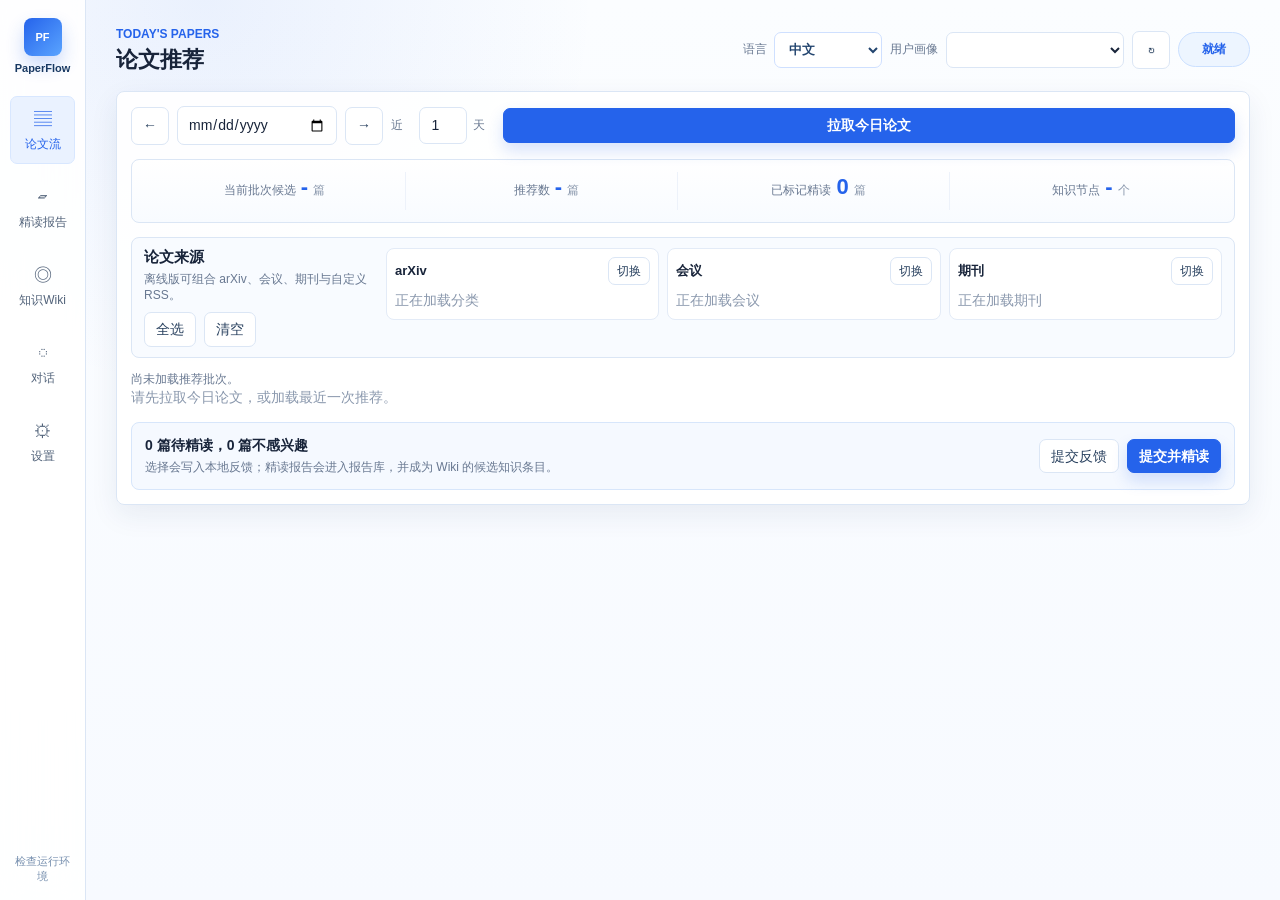
==== deployments/desktop/static/index.html @ 06f95daa "Make the desktop GUI usable below 1024px and keyboard-navigable Measured in a headless browser over " ====
<!doctype html>
<html lang="zh-CN">
  <head>
    <meta charset="utf-8">
    <meta name="viewport" content="width=device-width, initial-scale=1">
    <title>PaperFlow 本地工作台</title>
    <link rel="icon" href="favicon.svg" type="image/svg+xml">
    <link rel="stylesheet" href="desktop.css">
  </head>
  <body>
    <a class="skip-to-content" href="#mainContent">跳到主要内容</a>
    <div class="app-shell">
      <aside class="rail" aria-label="PaperFlow 导航">
        <div class="brand-lockup" aria-label="PaperFlow">
          <div class="brand-mark">PF</div>
          <span>PaperFlow</span>
        </div>

        <nav class="rail-nav" aria-label="主要功能">
          <button class="rail-item active" data-view="papers" type="button" title="论文流">
            <span class="rail-icon" aria-hidden="true">▤</span>
            <span>论文流</span>
          </button>
          <button class="rail-item" data-view="reports" type="button" title="精读报告">
            <span class="rail-icon" aria-hidden="true">▱</span>
            <span>精读报告</span>
          </button>
          <button class="rail-item" data-view="wiki" type="button" title="知识 Wiki">
            <span class="rail-icon" aria-hidden="true">◎</span>
            <span>知识Wiki</span>
          </button>
          <button class="rail-item" data-view="chat" type="button" title="对话问答">
            <span class="rail-icon" aria-hidden="true">◌</span>
            <span>对话</span>
          </button>
          <button class="rail-item" data-view="settings" type="button" title="设置">
            <span class="rail-icon" aria-hidden="true">⚙</span>
            <span>设置</span>
          </button>
        </nav>

        <div class="rail-health" id="healthText">检查运行环境</div>
      </aside>

      <main class="workspace" id="mainContent" tabindex="-1">
        <header class="topbar">
          <div class="topbar-title">
            <p id="pageKicker">Today's Papers</p>
            <h1 id="pageTitle">论文推荐</h1>
          </div>
          <div class="topbar-actions">
            <label class="language-picker">
              <span id="languageLabel">语言</span>
              <select id="languageSelect" aria-label="选择界面语言">
                <option value="zh">中文</option>
                <option value="en">English</option>
              </select>
            </label>
            <label class="user-picker">
              <span>用户画像</span>
              <select id="userSelect" aria-label="选择用户画像"></select>
            </label>
            <button id="refreshUsersBtn" class="icon-button" type="button" title="刷新用户" aria-label="刷新用户">↻</button>
            <div class="status-pill" id="statusText">就绪</div>
          </div>
        </header>

        <section id="papers" class="view active" data-title="论文推荐" data-kicker="Today's Papers">
          <div class="recommend-layout">
            <div class="paper-main">
              <div class="control-strip">
                <button class="icon-button" type="button" id="prevDayBtn" title="上一天" aria-label="上一天">←</button>
                <input id="paperDate" type="date" aria-label="论文日期">
                <button class="icon-button" type="button" id="nextDayBtn" title="下一天" aria-label="下一天">→</button>
                <label class="days-control">
                  <span>近</span>
                  <input id="daysInput" type="number" min="1" max="14" value="1" aria-label="拉取天数">
                  <span>天</span>
                </label>
                <button id="runDailyBtn" class="primary" type="button">拉取今日论文</button>
              </div>

              <div class="metric-strip">
                <div><span>当前批次候选</span><strong id="candidateStat">-</strong><em>篇</em></div>
                <div><span>推荐数</span><strong id="filteredStat">-</strong><em>篇</em></div>
                <div><span>已标记精读</span><strong id="selectedStat">0</strong><em>篇</em></div>
                <div><span>知识节点</span><strong id="wikiNodeStat">-</strong><em>个</em></div>
              </div>

              <div class="source-config">
                <div class="source-toolbar">
                  <div>
                    <strong>论文来源</strong>
                    <span>离线版可组合 arXiv、会议、期刊与自定义 RSS。</span>
                  </div>
                  <div class="button-row">
                    <button id="selectAllSourcesBtn" type="button">全选</button>
                    <button id="clearSourcesBtn" type="button">清空</button>
                  </div>
                </div>
                <div class="source-grid">
                  <div class="source-group">
                    <div class="source-head">
                      <strong>arXiv</strong>
                      <button class="mini-button" data-source-toggle="arxivCategories" type="button">切换</button>
                    </div>
                    <div id="arxivCategories" class="choice-list empty">正在加载分类</div>
                  </div>
                  <div class="source-group">
                    <div class="source-head">
                      <strong>会议</strong>
                      <button class="mini-button" data-source-toggle="conferenceSources" type="button">切换</button>
                    </div>
                    <div id="conferenceSources" class="choice-list empty">正在加载会议</div>
                  </div>
                  <div class="source-group">
                    <div class="source-head">
                      <strong>期刊</strong>
                      <button class="mini-button" data-source-toggle="journalSources" type="button">切换</button>
                    </div>
                    <div id="journalSources" class="choice-list empty">正在加载期刊</div>
                  </div>
                </div>
              </div>

              <div id="pushMeta" class="meta-line">尚未加载推荐批次。</div>
              <div id="paperList" class="paper-list empty">请先拉取今日论文，或加载最近一次推荐。</div>

              <div class="submit-bar">
                <div>
                  <strong id="selectionSummary">0 篇待精读，0 篇不感兴趣</strong>
                  <p>选择会写入本地反馈；精读报告会进入报告库，并成为 Wiki 的候选知识条目。</p>
                  <div id="paperFeedbackResult" class="paper-feedback-result" role="status" aria-live="polite" hidden></div>
                </div>
                <div class="button-row">
                  <button id="submitFeedbackBtn" type="button">提交反馈</button>
                  <button id="submitAndReadBtn" class="primary" type="button">提交并精读</button>
                </div>
              </div>
            </div>
          </div>
        </section>

        <section id="reports" class="view" data-title="精读报告" data-kicker="Reading Reports">
          <div class="reports-layout">
            <aside class="report-list-pane">
              <div class="pane-head">
                <h2>报告列表</h2>
                <div class="button-row">
                  <select id="reportDays" title="时间范围">
                    <option value="7">近 7 天</option>
                    <option value="30" selected>近 30 天</option>
                    <option value="90">近 90 天</option>
                    <option value="365">全部</option>
                  </select>
                  <button id="refreshReportsBtn" type="button">刷新</button>
                </div>
              </div>
              <div class="report-filter-row">
                <input id="reportQuery" placeholder="搜索标题、arXiv ID 或路径">
                <input id="reportDate" type="date" aria-label="精确日期筛选">
              </div>
              <div class="filter-actions">
                <label class="checkline">
                  <input id="reportsCurrentOnly" type="checkbox" checked>
                  仅看当前画像
                </label>
                <button id="reportTodayBtn" type="button">今天</button>
              </div>
              <div id="reportSources" class="meta-line compact">报告目录尚未加载。</div>
              <div id="reportsList" class="reports-list empty">尚未加载报告列表。</div>
            </aside>

            <article class="report-reader">
              <div class="reader-head">
                <div>
                  <h2 id="reportViewerTitle">选择一篇报告</h2>
                  <p id="reportViewerMeta">从左侧列表打开报告后，这里显示正文。</p>
                </div>
                <div class="button-row">
                  <button id="openReportAbsBtn" type="button" disabled>原文链接</button>
                  <button id="openReportPdfBtn" type="button" disabled>PDF 下载</button>
                  <button id="openReportDocBtn" type="button" disabled>飞书文档</button>
                  <button id="copyReportPathBtn" type="button" disabled>复制路径</button>
                </div>
              </div>
              <div class="annotation-toolbar" aria-label="报告标注工具">
                <button class="annotation-swatch bg-red" type="button" data-annotation-command="backColor" data-annotation-value="#fee2e2" title="浅红背景" aria-label="浅红背景"></button>
                <button class="annotation-swatch bg-yellow" type="button" data-annotation-command="backColor" data-annotation-value="#fef3c7" title="浅黄背景" aria-label="浅黄背景"></button>
                <button class="annotation-swatch bg-green" type="button" data-annotation-command="backColor" data-annotation-value="#dcfce7" title="浅绿背景" aria-label="浅绿背景"></button>
                <span class="annotation-divider" aria-hidden="true"></span>
                <button class="annotation-swatch text-red" type="button" data-annotation-command="foreColor" data-annotation-value="#b91c1c" title="红色文字" aria-label="红色文字"></button>
                <button class="annotation-swatch text-yellow" type="button" data-annotation-command="foreColor" data-annotation-value="#a16207" title="黄色文字" aria-label="黄色文字"></button>
                <button class="annotation-swatch text-green" type="button" data-annotation-command="foreColor" data-annotation-value="#15803d" title="绿色文字" aria-label="绿色文字"></button>
                <span class="annotation-divider" aria-hidden="true"></span>
                <button class="annotation-swatch style-bold" type="button" data-annotation-command="bold" title="加粗" aria-label="加粗"></button>
                <button class="annotation-swatch style-italic" type="button" data-annotation-command="italic" title="斜体" aria-label="斜体"></button>
                <button id="clearReportAnnotationsBtn" class="annotation-clear" type="button" disabled>清除标注</button>
              </div>
              <div id="reportViewerBody" class="markdown-body empty">尚未选择报告。</div>

              <div class="direct-read-grid">
                <div class="direct-card">
                  <h3>精读 arXiv</h3>
                  <input id="directArxivId" placeholder="2606.03963 或 https://arxiv.org/abs/2606.03963">
                  <button id="readArxivBtn" class="primary" type="button">生成报告</button>
                  <div id="directArxivStatus" class="direct-read-status" role="status" aria-live="polite" hidden></div>
                </div>
                <div class="direct-card">
                  <h3>精读本地 PDF</h3>
                  <input id="directPdfPath" placeholder="D:/papers/example.pdf">
                  <input id="directPdfTitle" placeholder="可选标题">
                  <button id="readPdfBtn" class="primary" type="button">生成报告</button>
                  <div id="directPdfStatus" class="direct-read-status" role="status" aria-live="polite" hidden></div>
                </div>
              </div>
            </article>
          </div>
        </section>

        <section id="wiki" class="view" data-title="知识 Wiki" data-kicker="Knowledge Wiki">
          <div class="wiki-layout">
            <div class="wiki-main">
              <div class="pane-head">
                <h2>Wiki 架构图</h2>
                <div class="button-row">
                  <button id="refreshWikiBtn" class="primary" type="button">更新 Wiki</button>
                  <button id="syncGithubBtn" type="button">同步 GitHub</button>
                  <button id="wikiSearchBtn" type="button">搜索</button>
                </div>
              </div>
              <div class="wiki-toolbar">
                <div class="segmented" role="tablist" aria-label="Wiki 视图">
                  <button class="active" data-wiki-view="graph" type="button">图谱视图</button>
                  <button data-wiki-view="list" type="button">列表视图</button>
                </div>
                <select id="wikiDailyScope" aria-label="Daily Note 范围">
                  <option value="latest">最新 Daily Note</option>
                  <option value="month">指定月份</option>
                  <option value="all">全部 Daily Note</option>
                </select>
                <input id="wikiDailyMonth" type="month" aria-label="Daily Note 月份" hidden>
                <input id="wikiQuery" placeholder="搜索节点、主题、论文或方法">
                <span id="wikiStats">尚未加载知识库统计。</span>
              </div>
              <div id="wikiGraph" class="wiki-graph" aria-label="知识图谱预览"></div>
              <div class="wiki-document">
                <div class="document-head">
                  <p class="document-label">当前条目</p>
                  <button id="editWikiEntryBtn" type="button">编辑</button>
                </div>
                <h2 id="wikiEntryTitle">知识库架构</h2>
                <div id="wikiEntryBody" class="wiki-entry-body">从本地 Wiki 节点、论文关系和用户反馈中整理出当前知识库结构。</div>
                <textarea id="wikiEntryEditor" class="wiki-entry-editor" rows="5" hidden></textarea>
              </div>
            </div>

            <aside class="related-pane wiki-evidence-pane">
              <div class="related-head">
                <h2>关联论文</h2>
                <span id="wikiEvidenceSummary">等待检索</span>
              </div>
              <div id="wikiResults" class="result-list empty">暂无检索结果。</div>
              <h2>相关概念</h2>
              <div class="tag-cloud" id="wikiTags">
                <span>主题主线</span><span>方法片段</span><span>论文证据</span><span>用户方向</span>
              </div>
            </aside>
          </div>
        </section>

        <section id="chat" class="view" data-title="对话问答" data-kicker="Chat & Ask">
          <div class="chat-layout">
            <aside class="chat-history-pane">
              <div class="chat-history-head">
                <div>
                  <h2>历史对话</h2>
                  <span id="chatHistoryHint">按日期保存</span>
                </div>
                <div class="chat-history-actions">
                  <button id="newChatBtn" type="button">新建</button>
                  <button id="clearChatHistoryBtn" type="button">清空</button>
                </div>
              </div>
              <div id="chatHistoryList" class="chat-history-list empty">暂无历史对话。</div>
            </aside>

            <div class="chat-main">
              <div class="chat-thread" id="chatThread">
                <div class="message assistant">
                  <div class="avatar">AI</div>
                  <div class="bubble">
                    <p>可以围绕最近论文、精读报告和 Wiki 条目提问；回答会列出参考文献。</p>
                  </div>
                </div>
              </div>
              <div id="chatMentionChips" class="mention-chips" hidden></div>
              <div id="mentionSuggestions" class="mention-suggestions" hidden></div>
              <div class="chat-composer">
                <textarea id="chatInput" rows="3" placeholder="输入问题，使用 @ 选择论文或 Wiki 节点"></textarea>
                <button id="wikiAskBtn" class="primary" type="button">发送</button>
              </div>
            </div>

            <aside class="source-pane">
              <h2>参考文献</h2>
              <div id="chatSources" class="source-list"></div>
              <h2>对话范围</h2>
              <label class="radio-card"><input name="chatScope" type="radio" value="all" checked> 全部知识库</label>
              <label class="radio-card"><input name="chatScope" type="radio" value="recent"> 仅最近 7 天</label>
              <label class="radio-card"><input name="chatScope" type="radio" value="profile"> 仅当前方向</label>
            </aside>
          </div>
        </section>

        <section id="settings" class="view" data-title="设置" data-kicker="Settings">
          <div class="settings-grid">
            <section class="setting-card settings-model">
              <div class="setting-card-head">
                <span>1</span>
                <h2>模型与密钥</h2>
              </div>
              <div id="envSettingsForm" class="env-form empty">尚未加载 .env 设置。</div>
              <div class="setting-inline-grid">
                <label>并发请求 <input id="maxConcurrencyInput" type="number" min="1" max="10" value="5"></label>
                <label>备用模型 <input id="fallbackModelInput" value="GPT-4o"></label>
              </div>
              <div class="button-row">
                <button id="testLlmBtn" type="button">测试 LLM</button>
                <button id="testEmbedBtn" type="button">测试 Embedding</button>
                <button id="saveSettingsBtn" class="primary" type="button">保存设置</button>
              </div>
              <pre id="providerTestOutput" class="answer empty">尚未运行提供商测试。</pre>
            </section>

            <section class="setting-card settings-source">
              <div class="setting-card-head">
                <span>3</span>
                <h2>论文来源</h2>
              </div>
              <div class="source-settings">
                <label><input id="settingEnableArxiv" type="checkbox" checked><span><strong>arXiv</strong><em>公开 RSS/API</em></span></label>
                <label><input id="settingEnableSemanticScholar" type="checkbox" checked><span><strong>Semantic Scholar</strong><em id="semanticScholarAuthStatus">API Key 可选</em></span></label>
                <label><input id="settingEnableOpenReview" type="checkbox" checked><span><strong>OpenReview</strong><em id="openReviewAuthStatus">公开优先</em></span></label>
                <label><input id="settingEnableCustomRss" type="checkbox"><span><strong>自定义 RSS</strong><em>补充会议/期刊</em></span></label>
              </div>
              <div class="source-setting-row">
                <span>arXiv 分类</span>
                <div class="tag-cloud compact" id="settingArxivCategories"><span>cs.CL</span><span>cs.AI</span><span>cs.IR</span><span>cs.LG</span></div>
              </div>
              <div class="source-setting-row">
                <span>会议源</span>
                <div id="settingConferenceList" class="conference-source-list empty">正在加载会议源。</div>
              </div>
              <div class="source-auth-panel">
                <div class="source-auth-head">
                  <strong>会议访问方式</strong>
                  <span id="conferenceAuthStatus">公开源优先</span>
                </div>
                <div class="source-mode-grid">
                  <label><input name="conferenceAccessMode" type="radio" value="public" checked><span><strong>公开聚合</strong><em>OpenReview、会议公开页面、arXiv 优先</em></span></label>
                  <label><input name="conferenceAccessMode" type="radio" value="credential"><span><strong>本地授权</strong><em>API Key / token / cookie 文件</em></span></label>
                  <label><input name="conferenceAccessMode" type="radio" value="manual"><span><strong>手动补充</strong><em>RSS、日程 URL、导出的论文列表</em></span></label>
                </div>
                <div class="source-auth-fields">
                  <label>Semantic Scholar API Key <input id="semanticScholarApiKey" data-env-key="SEMANTIC_SCHOLAR_API_KEY" type="password" placeholder="可选：提高限流额度"></label>
                  <label>OpenReview 用户名 <input id="openReviewUsername" data-env-key="OPENREVIEW_USERNAME" placeholder="可选：公开页面无需填写"></label>
                  <label>OpenReview Token <input id="openReviewToken" data-env-key="OPENREVIEW_TOKEN" type="password" placeholder="可选：本地保存"></label>
                  <label>会议 Cookie 文件 <input id="conferenceCookieFile" data-env-key="PAPERFLOW_CONFERENCE_COOKIE_FILE" placeholder="例如 C:\\paperflow\\cookies\\neurips.txt"></label>
                </div>
                <p class="source-auth-note">需要登录的会议源不要混在普通下拉框里；优先使用公开页面、API Key、RSS 或本地 cookie/token 文件路径，凭据只写入本机 .env。</p>
              </div>
              <div class="source-edit-row">
                <input id="sourceUrlInput" placeholder="https://example.com/rss.xml">
                <button id="addSourceUrlBtn" type="button">添加 URL</button>
              </div>
              <div id="customSourcesList" class="rss-stack">
                <div><span>rss</span><strong>https://arxiv.org/rss/cs.CL</strong><button data-remove-source type="button">×</button></div>
              </div>
            </section>

            <section class="setting-card profile-card settings-profile">
              <div class="setting-card-head">
                <span>6</span>
                <h2>研究画像</h2>
                <small id="profileSyncStatus">选择用户后自动加载画像</small>
              </div>
              <input id="profileUserId" placeholder="user_alice">
              <input id="scholarUrl" placeholder="Google Scholar URL">
              <input id="homepageUrl" placeholder="个人主页 URL">
              <input id="pdfPaths" placeholder="PDF 路径，用分号分隔">
              <div id="profileInfoGrid" class="profile-info-grid" aria-live="polite"></div>
              <label class="checkline"><input id="resetProfile" type="checkbox"> 重置已有画像</label>
              <button id="saveProfileBtn" class="primary" type="button">保存画像</button>
            </section>

            <section class="setting-card settings-report">
              <div class="setting-card-head">
                <span>4</span>
                <h2>报告与 Wiki</h2>
              </div>
              <div class="segmented preference-tabs">
                <button class="active" data-pref-mode="standard" type="button">标准</button>
                <button data-pref-mode="deep" type="button">深度技术分析</button>
                <button data-pref-mode="brief" type="button">简要</button>
              </div>
              <div class="preference-grid">
                <label class="checkline"><input id="directWriteFeishu" type="checkbox"> 精读后写入飞书</label>
                <label class="checkline"><input id="writeFeishuReports" type="checkbox"> 批量报告写入飞书</label>
                <label class="checkline"><input id="directPdfWriteFeishu" type="checkbox"> PDF 精读写入飞书</label>
                <label class="checkline"><input id="wikiIngestSetting" type="checkbox" checked> Wiki 自动增量归档</label>
                <label class="checkline"><input id="notesGitLlmReviewSetting" type="checkbox" checked> GitHub 同步前启用 LLM 校对</label>
              </div>
            </section>

            <section class="setting-card settings-storage">
              <div class="setting-card-head">
                <span>2</span>
                <h2>存储与导出</h2>
              </div>
              <div class="storage-counters">
                <div><span>论文</span><strong id="latestPushStat">-</strong></div>
                <div><span>待读</span><strong id="readingQueueStat">0</strong></div>
                <div><span>Wiki</span><strong id="wikiSettingStat">-</strong></div>
                <div><span>缓存</span><strong id="cacheSizeStat">-</strong></div>
              </div>
              <div id="settingsList" class="settings-list empty">尚未加载运行目录。</div>
              <div class="button-row">
                <button id="saveStorageSettingsBtn" class="primary" type="button">保存设置</button>
                <button id="exportMarkdownBtn" type="button">导出 Markdown</button>
                <button id="exportZipBtn" type="button">导出 ZIP</button>
              </div>
            </section>

            <section class="setting-card settings-advanced">
              <div class="setting-card-head">
                <span>5</span>
                <h2>高级参数</h2>
              </div>
              <label class="advanced-row">每日推荐上限 <input id="dailyLimitInput" type="number" min="1" max="1000" value="30"></label>
              <label class="advanced-row">相关性阈值 <input id="relevanceThreshold" type="range" min="0" max="100" value="60"><span id="relevanceValue">60</span></label>
              <label class="advanced-row">HTTP Proxy <input id="proxyInput" placeholder="http://127.0.0.1:7890"></label>
              <div class="button-row">
                <button id="saveAdvancedSettingsBtn" class="primary" type="button">保存设置</button>
              </div>
            </section>
          </div>
        </section>
      </main>
    </div>

    <div id="feedbackToast" class="feedback-toast" role="status" aria-live="polite" hidden></div>

    <script src="desktop.js"></script>
  </body>
</html>
---- deployments/desktop/static/desktop.css ----
:root {
  --bg: #f7faff;
  --surface: #ffffff;
  --surface-soft: #f8fbff;
  --line: #dbe6f5;
  --line-strong: #c7d7ed;
  --text: #18243a;
  --muted: #687891;
  --muted-2: #8a98ad;
  --blue: #2563eb;
  --blue-600: #1d4ed8;
  --blue-soft: #eaf2ff;
  --green: #16a34a;
  --green-soft: #eaf8ef;
  --red: #ef4444;
  --red-soft: #fff0f0;
  --orange: #f59e0b;
  --orange-soft: #fff7e6;
  --shadow: 0 10px 28px rgba(20, 55, 104, 0.08);
  --shadow-soft: 0 4px 14px rgba(20, 55, 104, 0.06);
  font-family: Inter, "SF Pro Display", "Segoe UI", "Microsoft YaHei", Arial, sans-serif;
}

* {
  box-sizing: border-box;
}

body {
  margin: 0;
  min-width: 1180px;
  min-height: 100vh;
  color: var(--text);
  font-size: 14px;
  line-height: 1.4;
  background:
    radial-gradient(circle at 16% 0%, rgba(37, 99, 235, 0.08), transparent 28%),
    linear-gradient(180deg, #fbfdff 0%, var(--bg) 100%);
}

button,
input,
select,
textarea {
  font: inherit;
}

button {
  position: relative;
  overflow: hidden;
  border: 1px solid var(--line);
  background: var(--surface);
  color: #29415f;
  border-radius: 7px;
  padding: 7px 11px;
  font-size: 14px;
  line-height: 1.35;
  cursor: pointer;
  transition: border-color 0.16s ease, background 0.16s ease, box-shadow 0.16s ease, transform 0.16s ease;
}

button:hover {
  border-color: #9bb9ea;
  box-shadow: var(--shadow-soft);
}

button:active {
  transform: translateY(1px);
}

button:disabled {
  cursor: not-allowed;
  color: #9aa8bb;
  background: #f5f7fb;
  box-shadow: none;
}

button.feedback-click::after,
button.feedback-success::after,
button.feedback-error::after {
  content: "";
  position: absolute;
  inset: 2px;
  border-radius: inherit;
  pointer-events: none;
  animation: button-feedback-flash 0.52s ease-out both;
}

button.feedback-click::after {
  background: rgba(37, 99, 235, 0.14);
}

button.feedback-success::after {
  background: rgba(22, 163, 74, 0.18);
  animation-duration: 0.72s;
}

button.feedback-error::after {
  background: rgba(239, 68, 68, 0.18);
  animation-duration: 0.72s;
}

button.is-busy {
  cursor: progress;
  opacity: 0.9;
}

button.is-busy:disabled {
  border-color: #bfd4f8;
  color: #29415f;
  background: #eef5ff;
}

button.is-busy::before {
  content: "";
  position: absolute;
  top: 50%;
  right: 8px;
  width: 10px;
  height: 10px;
  margin-top: -5px;
  border: 2px solid currentColor;
  border-top-color: transparent;
  border-radius: 50%;
  opacity: 0.72;
  animation: button-busy-spin 0.72s linear infinite;
}

.primary.is-busy:disabled {
  border-color: var(--blue);
  color: #fff;
  background: var(--blue);
}

.icon-button.is-busy::before {
  right: 50%;
  margin-right: -5px;
}

@keyframes button-feedback-flash {
  0% {
    opacity: 0;
    transform: scale(0.86);
  }
  28% {
    opacity: 1;
  }
  100% {
    opacity: 0;
    transform: scale(1.04);
  }
}

@keyframes button-busy-spin {
  to {
    transform: rotate(360deg);
  }
}

input,
select,
textarea {
  width: 100%;
  border: 1px solid var(--line);
  background: #fff;
  color: var(--text);
  border-radius: 7px;
  padding: 8px 10px;
  font-size: 14px;
  line-height: 1.35;
  outline: none;
  transition: border-color 0.16s ease, box-shadow 0.16s ease;
}

input:focus,
select:focus,
textarea:focus {
  border-color: #8bb5ff;
  box-shadow: 0 0 0 3px rgba(37, 99, 235, 0.12);
}

textarea {
  resize: vertical;
}

.app-shell {
  display: grid;
  grid-template-columns: 86px minmax(0, 1fr);
  min-height: 100vh;
}

.rail {
  position: sticky;
  top: 0;
  height: 100vh;
  border-right: 1px solid var(--line);
  background: rgba(255, 255, 255, 0.88);
  backdrop-filter: blur(18px);
  display: flex;
  flex-direction: column;
  align-items: center;
  padding: 18px 10px 16px;
}

.brand-lockup {
  display: flex;
  flex-direction: column;
  align-items: center;
  gap: 7px;
  color: #183862;
  font-size: 11px;
  font-weight: 700;
  line-height: 1;
  margin-bottom: 22px;
}

.brand-mark {
  display: grid;
  place-items: center;
  width: 38px;
  height: 38px;
  border-radius: 8px;
  color: #fff;
  background: linear-gradient(135deg, #2563eb 0%, #5aa4ff 100%);
  box-shadow: 0 9px 18px rgba(37, 99, 235, 0.24);
  letter-spacing: 0;
}

.rail-nav {
  display: flex;
  flex-direction: column;
  gap: 10px;
  width: 100%;
}

.rail-item {
  display: flex;
  flex-direction: column;
  align-items: center;
  justify-content: center;
  gap: 5px;
  height: 68px;
  padding: 0;
  border: 1px solid transparent;
  color: #53647b;
  background: transparent;
  font-size: 12px;
  box-shadow: none;
}

.rail-item:hover,
.rail-item.active {
  border-color: #d8e7ff;
  background: var(--blue-soft);
  color: var(--blue);
  box-shadow: none;
}

.rail-icon {
  display: grid;
  place-items: center;
  width: 24px;
  height: 24px;
  font-size: 18px;
  line-height: 1;
  color: currentColor;
}

.rail-health {
  margin-top: auto;
  width: 62px;
  color: #7790af;
  font-size: 11px;
  line-height: 1.35;
  text-align: center;
}

.workspace {
  padding: 26px 30px 34px;
  min-width: 0;
}

.topbar {
  display: flex;
  align-items: center;
  justify-content: space-between;
  gap: 18px;
  max-width: 1520px;
  margin: 0 auto 18px;
}

.topbar-title p {
  margin: 0 0 4px;
  color: var(--blue);
  font-size: 12px;
  font-weight: 800;
  letter-spacing: 0;
  text-transform: uppercase;
}

.topbar-title h1 {
  margin: 0;
  font-size: 22px;
  line-height: 1.2;
  letter-spacing: 0;
}

.topbar-actions,
.button-row,
.filter-actions,
.source-edit-row {
  display: flex;
  align-items: center;
  gap: 8px;
}

.user-picker {
  display: grid;
  grid-template-columns: auto 178px;
  align-items: center;
  gap: 8px;
  color: var(--muted);
  font-size: 12px;
}

.icon-button {
  width: 38px;
  height: 38px;
  display: grid;
  place-items: center;
  padding: 0;
}

.language-picker {
  display: grid;
  grid-template-columns: auto 108px;
  align-items: center;
  gap: 7px;
  color: var(--muted);
  font-size: 12px;
}

.language-picker select {
  height: 36px;
  padding: 6px 30px 6px 10px;
  border-color: #cfe0ff;
  color: #23456f;
  background-color: rgba(255, 255, 255, 0.94);
  font-size: 12.5px;
  font-weight: 750;
}

.primary {
  border-color: var(--blue);
  background: var(--blue);
  color: #fff;
  font-weight: 700;
  box-shadow: 0 8px 16px rgba(37, 99, 235, 0.18);
}

.primary:hover {
  border-color: var(--blue-600);
  background: var(--blue-600);
}

.primary.loading,
.primary.loading:disabled {
  border-color: #f6c766;
  color: #9a6400;
  background: var(--orange-soft);
  box-shadow: none;
}

.status-pill {
  min-width: 72px;
  padding: 8px 12px;
  border: 1px solid #cbe0ff;
  border-radius: 999px;
  color: var(--blue);
  background: #edf5ff;
  text-align: center;
  font-size: 12px;
  font-weight: 700;
}

.feedback-toast {
  position: fixed;
  right: 28px;
  top: 92px;
  z-index: 30;
  display: grid;
  gap: 5px;
  width: min(420px, calc(100vw - 56px));
  border: 1px solid #cfe0ff;
  border-left: 4px solid var(--blue);
  border-radius: 8px;
  background: rgba(255, 255, 255, 0.96);
  box-shadow: 0 18px 44px rgba(28, 55, 96, 0.16);
  padding: 12px 14px;
  color: var(--text);
  backdrop-filter: blur(14px);
}

.feedback-toast[hidden] {
  display: none;
}

.feedback-toast strong {
  font-size: 14px;
  line-height: 1.25;
}

.feedback-toast span {
  color: var(--muted);
  font-size: 12px;
  line-height: 1.5;
}

.feedback-toast.success {
  border-color: #bfe6cd;
  border-left-color: var(--green);
}

.feedback-toast.warning {
  border-color: #f6d58b;
  border-left-color: var(--orange);
}

.feedback-toast.error {
  border-color: #ffc7c7;
  border-left-color: var(--red);
}

.view {
  display: none;
  max-width: 1520px;
  margin: 0 auto;
}

.view.active {
  display: block;
}

body.chat-view {
  overflow: hidden;
}

body.chat-view .workspace {
  display: grid;
  grid-template-rows: auto minmax(0, 1fr);
  height: 100vh;
  padding: 18px 20px;
}

body.chat-view .topbar {
  max-width: none;
  margin-bottom: 12px;
}

body.chat-view #chat {
  width: 100%;
  height: 100%;
  max-width: none;
  min-height: 0;
}

.recommend-layout {
  display: grid;
  grid-template-columns: minmax(0, 1fr);
  gap: 16px;
  align-items: start;
}

.paper-main,
.workflow-panel,
.report-list-pane,
.report-reader,
.wiki-main,
.related-pane,
.chat-history-pane,
.chat-main,
.source-pane,
.setting-card {
  border: 1px solid var(--line);
  border-radius: 8px;
  background: rgba(255, 255, 255, 0.94);
  box-shadow: var(--shadow);
}

.paper-main {
  padding: 14px;
}

.control-strip {
  display: grid;
  grid-template-columns: 38px 160px 38px 104px auto;
  gap: 8px;
  align-items: center;
}

.days-control {
  display: grid;
  grid-template-columns: auto 48px auto;
  align-items: center;
  gap: 6px;
  color: var(--muted);
  font-size: 12px;
}

.days-control input {
  padding: 8px 6px;
  text-align: center;
}

.metric-strip {
  display: grid;
  grid-template-columns: repeat(4, 1fr);
  gap: 10px;
  margin: 14px 0;
  padding: 12px;
  border: 1px solid var(--line);
  border-radius: 8px;
  background: linear-gradient(180deg, #ffffff, #f8fbff);
}

.metric-strip div {
  display: flex;
  align-items: baseline;
  justify-content: center;
  gap: 5px;
  min-height: 38px;
  border-right: 1px solid #edf2fa;
}

.metric-strip div:last-child {
  border-right: 0;
}

.metric-strip span {
  color: var(--muted);
  font-size: 12px;
}

.metric-strip strong {
  color: var(--blue);
  font-size: 22px;
  letter-spacing: 0;
}

.metric-strip em {
  color: var(--muted-2);
  font-style: normal;
  font-size: 12px;
}

.source-config {
  display: grid;
  grid-template-columns: 230px minmax(0, 1fr);
  gap: 12px;
  align-items: start;
  margin-bottom: 12px;
  border: 1px solid var(--line);
  border-radius: 8px;
  background: var(--surface-soft);
  padding: 10px 12px;
}

.source-toolbar {
  display: grid;
  gap: 8px;
}

.source-toolbar strong,
.pane-head h2,
.panel-title h2,
.related-pane h2,
.source-pane h2 {
  margin: 0;
  font-size: 15px;
  line-height: 1.2;
}

.source-toolbar span {
  display: block;
  margin-top: 3px;
  color: var(--muted);
  font-size: 12px;
}

.source-grid {
  display: grid;
  grid-template-columns: repeat(3, 1fr);
  gap: 8px;
}

.source-group {
  border: 1px solid #e3ebf7;
  border-radius: 8px;
  background: #fff;
  padding: 8px;
  min-width: 0;
  max-height: 132px;
  overflow: auto;
}

.source-head {
  display: flex;
  align-items: center;
  justify-content: space-between;
  margin-bottom: 6px;
}

.source-head strong {
  font-size: 13px;
}

.mini-button {
  padding: 5px 8px;
  font-size: 12px;
}

.choice-list {
  display: flex;
  flex-wrap: wrap;
  gap: 6px;
}

.source-choice,
.tag {
  display: inline-flex;
  align-items: center;
  gap: 5px;
  min-height: 22px;
  padding: 4px 7px;
  border: 1px solid #d9e7fb;
  border-radius: 999px;
  color: #385071;
  background: #f8fbff;
  font-size: 11px;
}

.source-choice input {
  width: auto;
}

.empty {
  color: var(--muted-2);
}

.meta-line {
  color: var(--muted);
  font-size: 12px;
  line-height: 1.5;
}

.meta-line.compact {
  padding: 0 2px 8px;
}

.paper-list {
  display: grid;
  gap: 10px;
}

.paper-list.empty.syncing {
  min-height: 118px;
  place-items: center;
  border: 1px dashed #bcd2f4;
  border-radius: 8px;
  background:
    linear-gradient(90deg, rgba(255, 255, 255, 0), rgba(37, 99, 235, 0.08), rgba(255, 255, 255, 0)),
    #f8fbff;
  color: #49627f;
  font-weight: 700;
}

.paper-card {
  display: grid;
  grid-template-columns: 86px minmax(0, 1fr) 128px;
  gap: 14px;
  align-items: start;
  min-height: 120px;
  border: 1px solid #e0e9f6;
  border-radius: 8px;
  background: #fff;
  box-shadow: var(--shadow-soft);
  padding: 12px;
  transition: border-color 0.16s ease, background 0.16s ease, box-shadow 0.16s ease;
}

.paper-card[data-disposition] {
  box-shadow: 0 7px 18px rgba(20, 55, 104, 0.09);
}

.paper-card[data-disposition="read"] {
  border-color: #9bb9ea;
  background: linear-gradient(90deg, #f2f7ff 0%, #fff 42%);
}

.paper-card[data-disposition="skip"] {
  border-color: #ffb1b1;
  background: linear-gradient(90deg, #fff5f5 0%, #fff 42%);
}

.paper-card[data-disposition="later"] {
  border-color: #f2ca72;
  background: linear-gradient(90deg, #fff9e9 0%, #fff 42%);
}

.score-ring {
  width: 66px;
  height: 66px;
  display: grid;
  place-items: center;
  border-radius: 50%;
  color: var(--blue);
  background:
    radial-gradient(circle at center, #fff 58%, transparent 59%),
    conic-gradient(var(--blue) var(--score), #d8e8ff 0);
  font-size: 18px;
  font-weight: 800;
}

.paper-content {
  min-width: 0;
}

.paper-content h3 {
  margin: 0 0 4px;
  font-size: 15px;
  line-height: 1.35;
}

.paper-content p {
  margin: 0 0 7px;
  color: var(--muted);
  font-size: 12px;
  line-height: 1.45;
}

.paper-authors,
.paper-abstract {
  display: -webkit-box;
  -webkit-box-orient: vertical;
  overflow: hidden;
}

.paper-authors {
  -webkit-line-clamp: 1;
}

.paper-abstract {
  -webkit-line-clamp: 6;
}

.paper-tags,
.tag-cloud {
  display: flex;
  flex-wrap: wrap;
  gap: 6px;
}

.paper-tags span,
.tag-cloud span,
.status-chip {
  display: inline-flex;
  align-items: center;
  min-height: 24px;
  padding: 4px 8px;
  border: 1px solid #d8e7ff;
  border-radius: 7px;
  color: var(--blue);
  background: #eef5ff;
  font-size: 12px;
  line-height: 1;
}

.paper-actions {
  display: grid;
  gap: 8px;
}

.paper-actions button {
  padding: 7px 9px;
  font-size: 12px;
  text-align: center;
}

.paper-actions button[data-action="read"].active,
.paper-actions button[data-action="read"]:hover {
  border-color: #9bb9ea;
  color: var(--blue);
  background: var(--blue-soft);
}

.paper-actions button[data-action="read"].loading,
.paper-actions button[data-action="read"].loading:disabled {
  border-color: #f6c766;
  color: #9a6400;
  background: var(--orange-soft);
}

.paper-actions button[data-action="read"].ready,
.paper-actions button[data-action="read"].ready:hover {
  border-color: #86d4a5;
  color: var(--green);
  background: var(--green-soft);
}

.paper-actions button[data-action="skip"].active,
.paper-actions button[data-action="skip"]:hover {
  border-color: #ffb1b1;
  color: var(--red);
  background: var(--red-soft);
}

.paper-actions button[data-action="later"].active,
.paper-actions button[data-action="later"]:hover {
  border-color: #f2ca72;
  color: #9a6400;
  background: var(--orange-soft);
}

.submit-bar {
  display: flex;
  align-items: center;
  justify-content: space-between;
  gap: 18px;
  margin-top: 14px;
  padding: 13px;
  border: 1px solid #d7e6fb;
  border-radius: 8px;
  background: #f5f9ff;
}

.submit-bar strong {
  font-size: 14px;
}

.submit-bar p {
  margin: 4px 0 0;
  color: var(--muted);
  font-size: 12px;
}

.paper-feedback-result {
  display: grid;
  gap: 3px;
  max-width: 620px;
  margin-top: 10px;
  border: 1px solid #cfe0ff;
  border-left: 4px solid var(--blue);
  border-radius: 8px;
  background: #fff;
  padding: 9px 10px;
  color: #223852;
  box-shadow: 0 8px 18px rgba(28, 55, 96, 0.06);
}

.paper-feedback-result[hidden] {
  display: none;
}

.paper-feedback-result strong {
  font-size: 13px;
}

.paper-feedback-result span {
  color: var(--muted);
  font-size: 12px;
  line-height: 1.45;
}

.paper-feedback-result.success {
  border-color: #bfe6cd;
  border-left-color: var(--green);
  background: #f4fbf6;
}

.paper-feedback-result.warning {
  border-color: #f6d58b;
  border-left-color: var(--orange);
  background: #fff9eb;
}

.paper-feedback-result.error {
  border-color: #ffc7c7;
  border-left-color: var(--red);
  background: #fff5f5;
}

.paper-feedback-result.pending {
  border-color: #cfe0ff;
  border-left-color: var(--blue);
  background: #f7fbff;
}

.workflow-panel {
  padding: 14px;
  position: sticky;
  top: 20px;
}

.panel-title,
.pane-head,
.reader-head,
.document-head {
  display: flex;
  align-items: center;
  justify-content: space-between;
  gap: 12px;
}

.workflow-steps {
  list-style: none;
  padding: 4px 0 0;
  margin: 0;
}

.workflow-steps li {
  display: grid;
  grid-template-columns: 30px 1fr;
  gap: 10px;
  padding: 12px 0;
  border-bottom: 1px solid #edf2fa;
}

.workflow-steps li:last-child {
  border-bottom: 0;
}

.workflow-steps span {
  grid-row: 1 / span 2;
  width: 26px;
  height: 26px;
  display: grid;
  place-items: center;
  border-radius: 50%;
  color: var(--blue);
  background: var(--blue-soft);
  font-size: 12px;
  font-weight: 800;
}

.workflow-steps strong,
.workflow-steps em {
  grid-column: 2;
  display: block;
}

.workflow-steps strong {
  font-size: 13px;
}

.workflow-steps em {
  margin-top: 3px;
  color: var(--muted);
  font-style: normal;
  font-size: 12px;
  line-height: 1.45;
}

.storage-grid,
.storage-counters {
  display: grid;
  grid-template-columns: repeat(2, 1fr);
  gap: 8px;
  margin-top: 8px;
}

.storage-grid div,
.storage-counters div {
  border: 1px solid #e1eaf7;
  border-radius: 8px;
  background: #f9fbff;
  padding: 10px;
}

.storage-grid span,
.storage-counters span {
  display: block;
  color: var(--blue);
  font-size: 12px;
  font-weight: 800;
}

.storage-grid strong,
.storage-counters strong {
  display: block;
  margin-top: 4px;
  font-size: 13px;
}

.reports-layout,
.wiki-layout,
.chat-layout {
  display: grid;
  gap: 16px;
  align-items: start;
}

.reports-layout {
  grid-template-columns: 330px minmax(0, 1fr);
}

.report-list-pane,
.related-pane,
.chat-history-pane,
.source-pane {
  padding: 14px;
}

.report-list-pane {
  font-size: 13px;
}

.report-list-pane .pane-head {
  gap: 8px;
}

.report-list-pane .pane-head h2 {
  font-size: 14px;
}

.report-list-pane .pane-head .button-row {
  display: grid;
  grid-template-columns: 112px 48px;
  gap: 6px;
  align-items: stretch;
}

.report-list-pane .pane-head select,
.report-list-pane .pane-head button,
.report-filter-row input,
.filter-actions button {
  min-height: 32px;
  padding: 6px 8px;
  font-size: 12.5px;
  line-height: 1.25;
}

.report-list-pane .pane-head button,
.filter-actions button,
.report-reader .reader-head .button-row button {
  white-space: nowrap;
}

.report-filter-row {
  display: grid;
  grid-template-columns: minmax(0, 1fr) 112px;
  gap: 7px;
  margin: 10px 0 7px;
}

.filter-actions {
  justify-content: space-between;
  margin-bottom: 7px;
}

.filter-actions .checkline {
  font-size: 12px;
}

.filter-actions button {
  min-width: 48px;
}

.checkline,
.radio-card {
  display: flex;
  align-items: center;
  gap: 7px;
  color: #40536f;
  font-size: 13px;
}

.checkline input,
.radio-card input,
.source-settings input {
  width: auto;
}

.reports-list {
  display: grid;
  gap: 8px;
  max-height: calc(100vh - 250px);
  overflow: auto;
  padding-right: 2px;
}

.report-row {
  width: 100%;
  display: block;
  text-align: left;
  border-color: #e0e9f6;
  background: #fff;
  padding: 8px 9px;
  font-size: 12px;
}

.report-row.active {
  border-color: #9bbcff;
  background: #f1f6ff;
}

.report-row.highlighted {
  border-color: #f4c84a;
  background: #fff8d8;
  box-shadow: inset 3px 0 0 #d99a00;
}

.report-row.highlighted.active {
  border-color: #d99a00;
  background: #fff3bd;
}

.report-row h3 {
  margin: 0 0 4px;
  font-size: 12.5px;
  line-height: 1.32;
}

.report-row p {
  margin: 0 0 3px;
  color: var(--muted);
  font-size: 11.5px;
  line-height: 1.34;
}

.report-context-menu {
  position: fixed;
  z-index: 1200;
  min-width: 132px;
  padding: 4px;
  border: 1px solid #d9e3f1;
  border-radius: 6px;
  background: #fff;
  box-shadow: 0 12px 28px rgba(31, 48, 79, 0.16);
}

.report-context-menu.hidden {
  display: none;
}

.report-context-menu button {
  display: block;
  width: 100%;
  padding: 7px 9px;
  border: 0;
  border-radius: 4px;
  background: transparent;
  color: var(--text);
  text-align: left;
  font-size: 12px;
}

.report-context-menu button:hover {
  background: #f2f6fb;
}

.report-context-menu button.danger {
  color: #b42318;
}

.report-context-menu button.danger:hover {
  background: #fff1f0;
}

.report-reader {
  padding: 16px;
  min-height: 640px;
  font-size: 13px;
}

.reader-head {
  padding-bottom: 12px;
  border-bottom: 1px solid var(--line);
}

.report-reader .reader-head .button-row {
  gap: 7px;
  align-items: stretch;
}

.report-reader .reader-head .button-row button {
  min-height: 34px;
  padding: 6px 10px;
  font-size: 13px;
  line-height: 1.25;
}

.reader-head h2 {
  margin: 0 0 4px;
  font-size: 18px;
  line-height: 1.28;
}

.reader-head p {
  margin: 0;
  color: var(--muted);
  font-size: 11.5px;
  line-height: 1.35;
}

.markdown-body {
  padding: 14px 0 4px;
  color: #25354f;
  line-height: 1.68;
  font-size: 13.5px;
}

.annotation-toolbar {
  position: fixed;
  z-index: 50;
  display: none;
  align-items: center;
  gap: 7px;
  padding: 7px;
  border: 1px solid var(--line);
  border-radius: 8px;
  background: rgba(255, 255, 255, 0.98);
  box-shadow: 0 10px 28px rgba(24, 39, 75, 0.16);
}

.annotation-toolbar.visible {
  display: flex;
}

.annotation-swatch {
  width: 26px;
  height: 26px;
  border: 1px solid var(--line);
  border-radius: 6px;
  cursor: pointer;
}

.annotation-swatch.bg-red {
  background: #fee2e2;
}

.annotation-swatch.bg-yellow {
  background: #fef3c7;
}

.annotation-swatch.bg-green {
  background: #dcfce7;
}

.annotation-swatch.text-red {
  background: #fff;
  color: #b91c1c;
}

.annotation-swatch.text-yellow {
  background: #fff;
  color: #a16207;
}

.annotation-swatch.text-green {
  background: #fff;
  color: #15803d;
}

.annotation-swatch.style-bold,
.annotation-swatch.style-italic {
  background: #fff;
  color: #25354f;
}

.annotation-swatch.text-red::before,
.annotation-swatch.text-yellow::before,
.annotation-swatch.text-green::before {
  content: "A";
  font-weight: 700;
}

.annotation-swatch.style-bold::before {
  content: "B";
  font-weight: 800;
}

.annotation-swatch.style-italic::before {
  content: "I";
  font-style: italic;
  font-weight: 700;
}

.annotation-divider {
  width: 1px;
  height: 20px;
  background: var(--line);
}

.annotation-clear {
  min-height: 26px;
  padding: 0 9px;
  border: 1px solid var(--line);
  border-radius: 6px;
  background: var(--surface);
  color: var(--muted);
  font-size: 12px;
}

.markdown-body h1,
.markdown-body h2,
.markdown-body h3 {
  margin: 18px 0 8px;
  line-height: 1.35;
}

.markdown-body h1 {
  font-size: 19px;
}

.markdown-body h2 {
  font-size: 15.5px;
}

.markdown-body h3 {
  font-size: 14px;
}

.markdown-body p {
  margin: 0 0 10px;
}

.markdown-body ul,
.markdown-body ol {
  margin: 0 0 10px;
  padding-left: 20px;
}

.markdown-body blockquote {
  margin: 0 0 12px;
  padding: 8px 12px;
  border-left: 3px solid #8bb8e8;
  background: #f3f8fd;
  color: #3a506c;
}

.markdown-body pre {
  overflow-x: auto;
  margin: 0 0 12px;
  padding: 10px 12px;
  border-radius: 7px;
  background: #101827;
  color: #e5eefb;
}

.markdown-body pre code {
  padding: 0;
  border-radius: 0;
  background: transparent;
  color: inherit;
}

.markdown-body a {
  color: #1d4ed8;
  text-decoration: none;
}

.markdown-body a:hover {
  text-decoration: underline;
}

.markdown-body code {
  padding: 2px 5px;
  border-radius: 5px;
  background: #eef4fb;
  color: #1d4ed8;
}

.direct-read-grid {
  display: grid;
  grid-template-columns: repeat(2, 1fr);
  gap: 12px;
  margin-top: 16px;
}

.direct-card {
  display: grid;
  gap: 9px;
  border: 1px solid var(--line);
  border-radius: 8px;
  background: var(--surface-soft);
  padding: 12px;
}

.direct-card h3 {
  margin: 0;
  font-size: 14px;
}

.direct-read-status {
  display: grid;
  gap: 3px;
  min-height: 46px;
  border: 1px solid #cfe0ff;
  border-left: 4px solid var(--blue);
  border-radius: 8px;
  background: #f7fbff;
  padding: 9px 10px;
  color: #223852;
  font-size: 12px;
  line-height: 1.45;
}

.direct-read-status[hidden] {
  display: none;
}

.direct-read-status strong {
  font-size: 12.5px;
}

.direct-read-status span {
  color: var(--muted);
  overflow-wrap: anywhere;
}

.direct-read-status.success {
  border-color: #bfe6cd;
  border-left-color: var(--green);
  background: #f4fbf6;
}

.direct-read-status.warning {
  border-color: #f6d58b;
  border-left-color: var(--orange);
  background: #fff9eb;
}

.direct-read-status.error {
  border-color: #ffc7c7;
  border-left-color: var(--red);
  background: #fff5f5;
}

.wiki-layout {
  grid-template-columns: minmax(760px, 1fr) 292px;
  max-width: 1280px;
  margin: 0 auto;
}

.wiki-main {
  padding: 18px;
}

.wiki-main .pane-head {
  align-items: start;
  border-bottom: 1px solid #edf2fa;
  padding-bottom: 14px;
}

.wiki-main .pane-head h2 {
  font-size: 18px;
  letter-spacing: 0;
}

.wiki-main .pane-head .button-row {
  align-items: stretch;
}

.wiki-main .pane-head .button-row button {
  min-height: 38px;
  padding-inline: 16px;
}

.wiki-toolbar {
  display: grid;
  grid-template-columns: auto 132px 128px minmax(280px, 1fr) auto;
  gap: 10px;
  align-items: center;
  margin: 14px 0 12px;
}

.wiki-toolbar select,
.wiki-toolbar input[type="month"] {
  min-height: 36px;
  border: 1px solid var(--line);
  border-radius: 7px;
  background: #fff;
  color: var(--text);
  padding: 0 10px;
  font-size: 12px;
}

.wiki-toolbar span {
  color: var(--muted);
  font-size: 12px;
  white-space: nowrap;
}

.segmented {
  display: inline-flex;
  align-items: center;
  border: 1px solid var(--line);
  border-radius: 8px;
  background: #f8fbff;
  padding: 3px;
}

.segmented button {
  border: 0;
  border-radius: 6px;
  background: transparent;
  color: #58708f;
  box-shadow: none;
  padding: 7px 10px;
  font-size: 12px;
}

.segmented button.active {
  background: #fff;
  color: var(--blue);
  box-shadow: 0 1px 4px rgba(20, 55, 104, 0.08);
}

.wiki-graph {
  position: relative;
  height: clamp(680px, 72vh, 820px);
  overflow: hidden;
  border: 1px solid #d7e4f5;
  border-radius: 8px;
  background:
    linear-gradient(135deg, rgba(239, 246, 255, 0.86), rgba(255, 255, 255, 0.96) 46%, rgba(245, 252, 248, 0.88)),
    repeating-linear-gradient(115deg, rgba(177, 196, 225, 0.09) 0 1px, transparent 1px 36px),
    #fbfdff;
  box-shadow: inset 0 1px 0 rgba(255, 255, 255, 0.9), inset 0 -24px 60px rgba(231, 239, 251, 0.42);
}

.graph-canvas {
  position: absolute;
  inset: 1px;
  cursor: grab;
  user-select: none;
  touch-action: none;
}

.graph-canvas.dragging {
  cursor: grabbing;
}

.graph-canvas::after {
  content: "";
  position: absolute;
  inset: 0;
  pointer-events: none;
  border-radius: 8px;
  background:
    linear-gradient(90deg, rgba(255, 255, 255, 0.62), transparent 18%, transparent 82%, rgba(255, 255, 255, 0.64)),
    linear-gradient(180deg, rgba(255, 255, 255, 0.72), transparent 22%, transparent 76%, rgba(255, 255, 255, 0.76));
}

.graph-svg {
  position: absolute;
  inset: 0;
  width: 100%;
  height: 100%;
  z-index: 1;
  overflow: visible;
  pointer-events: none;
}

.graph-viewport {
  position: absolute;
  inset: 0;
  transform-origin: center;
  will-change: transform;
}

.graph-svg-link {
  fill: none;
  stroke: rgba(65, 105, 181, 0.26);
  stroke-width: 0.9;
  stroke-linecap: round;
  vector-effect: non-scaling-stroke;
}

.graph-svg-link.strong {
  stroke: rgba(37, 99, 235, 0.6);
  stroke-width: 1.35;
}

.graph-svg-link.medium {
  stroke: rgba(70, 125, 224, 0.38);
  stroke-width: 0.95;
}

.graph-svg-link.light {
  stroke: rgba(91, 115, 150, 0.18);
  stroke-dasharray: 2 5;
}

.graph-legend {
  position: absolute;
  left: 14px;
  bottom: 14px;
  z-index: 3;
  display: flex;
  flex-wrap: wrap;
  gap: 6px;
  max-width: 460px;
  border: 1px solid rgba(213, 225, 244, 0.88);
  border-radius: 999px;
  background: rgba(255, 255, 255, 0.78);
  padding: 6px;
  color: #526782;
  font-size: 11px;
  backdrop-filter: blur(10px);
}

.graph-legend span {
  display: flex;
  align-items: center;
  gap: 6px;
  border-radius: 999px;
  padding: 4px 7px;
}

.legend-dot {
  width: 9px;
  height: 9px;
  border-radius: 50%;
  background: var(--blue);
}

.legend-dot.method {
  background: #16a34a;
}

.legend-dot.paper {
  background: #7c92b3;
}

.legend-dot.frontier {
  background: #f97316;
}

.graph-tools {
  position: absolute;
  right: 14px;
  top: 14px;
  z-index: 3;
  display: flex;
  gap: 6px;
}

.graph-tools button {
  width: 30px;
  height: 30px;
  display: grid;
  place-items: center;
  padding: 0;
  color: #405d80;
  background: rgba(255, 255, 255, 0.86);
  box-shadow: none;
  cursor: pointer;
}

.graph-node {
  position: absolute;
  z-index: 2;
  display: block;
  width: calc(var(--node-size, 28px) * var(--node-zoom, 1));
  height: calc(var(--node-size, 28px) * var(--node-zoom, 1));
  min-width: 0;
  padding: 0;
  border: 0;
  border-radius: 999px;
  overflow: visible;
  color: var(--text);
  background: transparent;
  box-shadow: none;
  transform: translate(-50%, -50%);
  cursor: pointer;
}

.graph-node:hover {
  transform: translate(-50%, -50%) scale(1.04);
}

.graph-svg {
  transform-origin: center;
}

.node-dot {
  position: absolute;
  inset: 0;
  display: block;
  border: 3px solid rgba(255, 255, 255, 0.96);
  border-radius: 999px;
  background: var(--node-color, var(--blue));
  box-shadow:
    0 0 0 6px var(--node-halo, rgba(37, 99, 235, 0.08)),
    0 10px 24px rgba(31, 65, 116, 0.14);
}

.node-label {
  position: absolute;
  left: calc(100% + 9px);
  top: 50%;
  max-width: 190px;
  transform: translateY(-50%);
  border: 1px solid rgba(210, 222, 241, 0.92);
  border-radius: 7px;
  background: rgba(255, 255, 255, 0.9);
  box-shadow: 0 6px 18px rgba(28, 55, 96, 0.08);
  color: #243957;
  padding: 5px 8px;
  font-size: calc(11px * var(--label-zoom, 1));
  font-weight: 800;
  line-height: 1.2;
  overflow: hidden;
  text-overflow: ellipsis;
  white-space: nowrap;
  backdrop-filter: blur(10px);
}

.graph-node.core {
  --node-size: 62px;
}

.graph-node.core .node-label {
  top: 50%;
  left: calc(100% + 10px);
  max-width: 250px;
  transform: translateY(-50%);
  border-color: #a9c6ff;
  color: var(--blue);
  background: #fff;
  padding: 7px 10px;
  font-size: calc(13px * var(--label-zoom, 1));
  box-shadow: 0 10px 26px rgba(31, 83, 175, 0.15);
}

.graph-node.large {
  --node-size: 36px;
}

.graph-node.medium {
  --node-size: 28px;
}

.graph-node.small {
  --node-size: 20px;
}

.wiki-graph.real .graph-node.small .node-label {
  display: none;
}

.wiki-graph.real .graph-node.small:hover .node-label,
.wiki-graph.real .graph-node.small.active .node-label {
  display: block;
}

.graph-node.topic {
  --node-color: #4f8df7;
  --node-halo: rgba(79, 141, 247, 0.1);
}

.graph-node.method {
  --node-color: #17a667;
  --node-halo: rgba(23, 166, 103, 0.1);
}

.graph-node.paper {
  --node-color: #657a9b;
  --node-halo: rgba(101, 122, 155, 0.11);
}

.graph-node.frontier {
  --node-color: #f97316;
  --node-halo: rgba(249, 115, 22, 0.12);
}

.graph-node.active .node-dot {
  box-shadow:
    0 0 0 6px rgba(37, 99, 235, 0.14),
    0 0 0 14px rgba(37, 99, 235, 0.07),
    0 18px 34px rgba(31, 65, 116, 0.2);
}

.graph-node.active .node-label {
  border-color: #9bb9ea;
  color: var(--blue);
  background: #fff;
}

.graph-note {
  position: absolute;
  right: 14px;
  bottom: 14px;
  max-width: min(58%, 560px);
  color: var(--muted);
  font-size: 11px;
  background: rgba(255, 255, 255, 0.82);
  border: 1px solid #e1eaf7;
  border-radius: 999px;
  padding: 6px 10px;
  overflow: hidden;
  text-overflow: ellipsis;
  white-space: nowrap;
}

.wiki-document {
  margin-top: 14px;
  border: 1px solid #dbe6f5;
  border-radius: 8px;
  background: linear-gradient(180deg, #fff, #fbfdff);
  padding: 16px;
  box-shadow: 0 8px 22px rgba(20, 55, 104, 0.05);
}

.wiki-empty-state {
  display: grid;
  place-items: center;
  align-content: center;
  gap: 8px;
  height: 100%;
  padding: 28px;
  color: var(--muted);
  text-align: center;
}

.wiki-empty-state strong {
  color: var(--text);
  font-size: 16px;
}

.wiki-empty-state p {
  max-width: 420px;
  margin: 0;
  font-size: 13px;
  line-height: 1.6;
}

.document-label {
  margin: 0;
  color: var(--blue);
  font-size: 12px;
  font-weight: 800;
}

.wiki-document h2 {
  margin: 8px 0 8px;
  font-size: 20px;
}

.wiki-entry-body {
  display: grid;
  gap: 8px;
  color: #33445e;
}

.wiki-entry-body h1,
.wiki-entry-body h2,
.wiki-entry-body h3 {
  margin: 6px 0 0;
  color: #17315d;
  font-size: 14px;
  line-height: 1.35;
}

.wiki-entry-body h1 {
  font-size: 15px;
}

.wiki-entry-body ul {
  margin: 0;
  padding-left: 18px;
}

.wiki-document p,
.wiki-entry-body li {
  margin: 0;
  color: #33445e;
  line-height: 1.7;
}

.wiki-entry-editor {
  margin-top: 10px;
}

.result-list {
  display: grid;
  gap: 8px;
  margin: 10px 0 18px;
}

.result-item {
  border: 1px solid #e0e9f6;
  border-radius: 8px;
  background: #fff;
  padding: 10px;
  text-align: left;
}

button.result-item {
  cursor: pointer;
  width: 100%;
}

.result-item h3 {
  margin: 0 0 5px;
  font-size: 13px;
}

.result-item p {
  margin: 0;
  color: var(--muted);
  font-size: 12px;
  line-height: 1.45;
}

.relationship-row {
  position: relative;
}

.relationship-row::before {
  content: "";
  position: absolute;
  left: 0;
  top: 10px;
  bottom: 10px;
  width: 3px;
  border-radius: 999px;
  background: linear-gradient(180deg, var(--blue), var(--green));
}

.related-head {
  display: flex;
  align-items: center;
  justify-content: space-between;
  gap: 8px;
}

.related-head span {
  color: var(--green);
  font-size: 11px;
  font-weight: 800;
}

.wiki-evidence-pane {
  position: sticky;
  top: 26px;
  align-self: start;
  padding: 14px;
  background: rgba(255, 255, 255, 0.92);
}

.wiki-evidence-pane .related-head {
  border-bottom: 1px solid #edf2fa;
  padding-bottom: 10px;
}

.wiki-evidence-pane .related-head h2,
.wiki-evidence-pane > h2 {
  font-size: 14px;
}

.wiki-evidence-pane .related-head span {
  border: 1px solid #ccebd8;
  border-radius: 999px;
  background: var(--green-soft);
  padding: 4px 7px;
  white-space: nowrap;
}

.wiki-evidence-pane .result-list {
  max-height: 492px;
  overflow: auto;
  padding-right: 2px;
}

.wiki-evidence-pane .result-item {
  position: relative;
  border-color: #dfe8f6;
  background: linear-gradient(180deg, #fff, #fbfdff);
  padding: 11px 10px 11px 12px;
  box-shadow: none;
}

.wiki-evidence-pane .result-item::before {
  content: "";
  position: absolute;
  left: 0;
  top: 12px;
  bottom: 12px;
  width: 3px;
  border-radius: 999px;
  background: linear-gradient(180deg, var(--blue), var(--green));
}

.wiki-evidence-pane .result-item h3 {
  display: flex;
  align-items: center;
  justify-content: space-between;
  gap: 8px;
  color: #1f3657;
  font-size: 12px;
  line-height: 1.35;
}

.wiki-evidence-pane .result-item p,
.wiki-list-view .result-item p {
  display: -webkit-box;
  -webkit-box-orient: vertical;
  -webkit-line-clamp: 3;
  overflow: hidden;
}

.evidence-meta {
  display: flex;
  flex-wrap: wrap;
  gap: 5px;
  margin-top: 9px;
}

.evidence-meta span {
  display: inline-flex;
  align-items: center;
  min-height: 20px;
  border-radius: 999px;
  background: #f3f7fd;
  color: #5c708c;
  padding: 3px 6px;
  font-size: 10px;
  line-height: 1;
}

.wiki-list-view {
  display: grid;
  grid-template-columns: repeat(2, minmax(0, 1fr));
  gap: 10px;
  height: 100%;
  overflow: auto;
  padding: 12px;
}

.chat-layout {
  grid-template-columns: 238px minmax(0, 1fr) 312px;
}

body.chat-view .chat-layout {
  grid-template-columns: 228px minmax(640px, 1fr) 360px;
  height: 100%;
  min-height: 0;
  align-items: stretch;
}

.chat-history-pane {
  display: grid;
  grid-template-rows: auto minmax(0, 1fr);
  gap: 10px;
  max-height: calc(100vh - 174px);
  min-height: 360px;
}

body.chat-view .chat-history-pane {
  height: 100%;
  min-height: 0;
  max-height: none;
  overflow: hidden;
}

.chat-history-head {
  display: flex;
  align-items: center;
  justify-content: space-between;
  gap: 8px;
}

.chat-history-head h2 {
  margin: 0;
  color: #223b58;
  font-size: 15px;
  line-height: 1.2;
}

.chat-history-head span {
  display: block;
  margin-top: 3px;
  color: var(--muted);
  font-size: 11px;
}

.chat-history-actions {
  display: flex;
  flex: 0 0 auto;
  gap: 6px;
}

.chat-history-head button {
  flex: 0 0 auto;
  padding: 6px 9px;
  font-size: 12px;
}

#clearChatHistoryBtn {
  color: #9f3f3f;
  background: #fff7f7;
  border-color: #f2caca;
}

.chat-history-list {
  display: grid;
  align-content: start;
  gap: 10px;
  overflow: auto;
  padding-right: 2px;
}

.chat-history-list.empty {
  display: block;
  border: 1px dashed #d3e1f3;
  border-radius: 8px;
  background: #f8fbff;
  padding: 12px;
  color: var(--muted);
  font-size: 12px;
  line-height: 1.5;
}

.chat-history-date {
  display: grid;
  gap: 6px;
}

.chat-history-date-title {
  color: #7a8ba4;
  font-size: 11px;
  font-weight: 800;
  letter-spacing: 0;
}

.chat-session-button {
  display: grid;
  width: 100%;
  gap: 4px;
  border-color: #e0e9f6;
  background: #fff;
  padding: 8px 9px;
  text-align: left;
  box-shadow: none;
}

.chat-session-button:hover,
.chat-session-button.active {
  border-color: #9ec2fa;
  background: #f3f8ff;
  box-shadow: none;
}

.chat-session-button strong {
  color: #223b58;
  font-size: 12.5px;
  line-height: 1.3;
  overflow: hidden;
  text-overflow: ellipsis;
  white-space: nowrap;
}

.chat-session-button span {
  color: var(--muted);
  font-size: 11px;
  line-height: 1.2;
}

.chat-main {
  display: grid;
  grid-template-rows: minmax(480px, calc(100vh - 310px)) auto auto;
  padding: 14px;
}

body.chat-view .chat-main {
  grid-template-rows: minmax(0, 1fr) auto auto;
  min-height: 0;
  height: 100%;
}

.chat-thread {
  overflow: auto;
  overflow-x: hidden;
  border: 1px solid var(--line);
  border-radius: 8px;
  background: #fbfdff;
  padding: 14px;
}

body.chat-view .chat-thread {
  min-height: 0;
}

body.chat-view .message.assistant .bubble {
  max-width: min(920px, 88%);
}

body.chat-view .message.user .bubble {
  max-width: min(720px, 72%);
}

.message {
  display: flex;
  gap: 10px;
  margin-bottom: 14px;
}

.message.user {
  flex-direction: row-reverse;
}

.avatar {
  width: 30px;
  height: 30px;
  display: grid;
  place-items: center;
  flex: 0 0 auto;
  border-radius: 50%;
  background: var(--blue-soft);
  color: var(--blue);
  font-size: 12px;
  font-weight: 800;
}

.message.user .avatar {
  color: #fff;
  background: var(--blue);
}

.bubble {
  max-width: 76%;
  min-width: 0;
  border: 1px solid #dce8f8;
  border-radius: 8px;
  background: #fff;
  padding: 12px;
  box-shadow: var(--shadow-soft);
}

.message.user .bubble {
  color: #fff;
  background: var(--blue);
  border-color: var(--blue);
}

.bubble p {
  margin: 0 0 8px;
  line-height: 1.6;
  font-size: 14px;
  overflow-wrap: anywhere;
}

.message.user .bubble p {
  margin-bottom: 0;
}

.answer-meta {
  display: flex;
  flex-wrap: wrap;
  gap: 6px;
  margin: 0 0 8px;
}

.answer-meta span {
  display: inline-flex;
  align-items: center;
  min-height: 22px;
  border: 1px solid #dbe8f7;
  border-radius: 999px;
  background: #f5f9ff;
  color: #476280;
  padding: 3px 8px;
  font-size: 11px;
  line-height: 1;
}

.answer-meta .wiki {
  border-color: #cfe7d8;
  background: var(--green-soft);
  color: #15803d;
}

.answer-meta .direct {
  border-color: #d8e7ff;
  background: var(--blue-soft);
  color: var(--blue);
}

.answer-text p:last-child {
  margin-bottom: 0;
}

.answer-text strong {
  font-weight: 700;
}

.answer-text.loading {
  color: var(--muted);
}

.citation-ref {
  display: inline-flex;
  align-items: center;
  min-height: 18px;
  margin: 0 1px;
  border: 0;
  border-radius: 5px;
  background: #e8f3ff;
  color: var(--blue);
  padding: 0 4px;
  font-size: 12px;
  font-weight: 800;
  box-shadow: none;
  vertical-align: baseline;
}

.citation-ref:hover {
  background: #d9ebff;
  box-shadow: none;
}

.mention-chips {
  display: flex;
  flex-wrap: wrap;
  gap: 6px;
  margin: 0 0 8px;
}

.mention-chips[hidden],
.mention-suggestions[hidden] {
  display: none !important;
}

.mention-chip {
  display: inline-flex;
  align-items: center;
  gap: 6px;
  max-width: 100%;
  min-height: 26px;
  border: 1px solid #cfe0f5;
  border-radius: 999px;
  background: #f6faff;
  color: #365875;
  padding: 3px 8px;
  font-size: 12px;
  overflow-wrap: anywhere;
}

.mention-chip button {
  width: 18px;
  height: 18px;
  border: 0;
  border-radius: 50%;
  background: #e7f0fb;
  color: #5f7690;
  padding: 0;
  font-size: 12px;
  line-height: 1;
  box-shadow: none;
}

.mention-suggestions {
  display: grid;
  gap: 6px;
  max-height: 178px;
  overflow: auto;
  margin: -2px 0 8px;
  border: 1px solid #dbe7f4;
  border-radius: 8px;
  background: #fff;
  padding: 6px;
  box-shadow: var(--shadow-soft);
}

.mention-suggestions button {
  display: grid;
  gap: 3px;
  width: 100%;
  border: 0;
  border-radius: 6px;
  background: transparent;
  padding: 7px 8px;
  text-align: left;
  box-shadow: none;
}

.mention-suggestions button:hover {
  background: #f2f7ff;
  box-shadow: none;
}

.mention-suggestions strong {
  color: #223b58;
  font-size: 12px;
  line-height: 1.25;
}

.mention-suggestions span {
  color: var(--muted);
  font-size: 11px;
  line-height: 1.35;
}

.chat-composer {
  display: grid;
  grid-template-columns: minmax(0, 1fr) 92px;
  gap: 10px;
  align-items: end;
}

.source-pane {
  display: grid;
  gap: 10px;
}

body.chat-view .source-pane {
  grid-template-rows: auto minmax(0, 1fr) auto auto auto auto;
  min-height: 0;
  height: 100%;
  overflow: hidden;
}

.source-list {
  display: grid;
  gap: 8px;
  margin-bottom: 12px;
}

body.chat-view .source-list {
  min-height: 0;
  overflow-y: auto;
  overscroll-behavior: contain;
  scrollbar-gutter: stable;
  scrollbar-width: thin;
  scrollbar-color: #aab7c8 transparent;
  margin-bottom: 2px;
  padding-right: 4px;
}

body.chat-view .source-list::-webkit-scrollbar,
body.chat-view .chat-thread::-webkit-scrollbar,
body.chat-view .chat-history-list::-webkit-scrollbar {
  width: 10px;
}

body.chat-view .source-list::-webkit-scrollbar-track,
body.chat-view .chat-thread::-webkit-scrollbar-track,
body.chat-view .chat-history-list::-webkit-scrollbar-track {
  background: transparent;
}

body.chat-view .source-list::-webkit-scrollbar-thumb,
body.chat-view .chat-thread::-webkit-scrollbar-thumb,
body.chat-view .chat-history-list::-webkit-scrollbar-thumb {
  border: 3px solid transparent;
  border-radius: 999px;
  background: #aab7c8;
  background-clip: content-box;
}

body.chat-view .source-list.empty {
  align-self: start;
  overflow: hidden;
}

.source-card {
  border: 1px solid #e0e9f6;
  border-radius: 8px;
  background: #fff;
  padding: 10px;
  min-width: 0;
}

.source-card.active {
  border-color: #8bb5ff;
  box-shadow: 0 0 0 3px rgba(37, 99, 235, 0.1);
}

.source-card button,
.source-card a {
  justify-self: start;
  color: var(--blue);
  font-size: 12px;
  font-weight: 700;
  text-decoration: none;
}

.source-card h3 {
  margin: 0 0 5px;
  font-size: 13px;
  overflow-wrap: anywhere;
}

.source-card p {
  margin: 0;
  color: var(--muted);
  font-size: 12px;
  overflow-wrap: anywhere;
}

.radio-card {
  justify-content: flex-start;
  border: 1px solid #e0e9f6;
  border-radius: 8px;
  background: #fff;
  padding: 10px;
}

.settings-grid {
  display: grid;
  grid-template-columns: minmax(0, 1fr) minmax(320px, 360px);
  gap: 16px;
  align-items: start;
  max-width: 1280px;
  margin: 0 auto;
}

.setting-card {
  display: grid;
  gap: 11px;
  padding: 15px;
  align-self: start;
  font-size: 13px;
}

.setting-card button,
.setting-card input,
.setting-card select,
.setting-card textarea {
  font-size: 13px;
  line-height: 1.35;
}

.setting-card input,
.setting-card select,
.setting-card textarea {
  min-height: 34px;
  padding: 7px 9px;
}

.setting-card textarea {
  line-height: 1.45;
}

.setting-card button {
  min-height: 34px;
  padding: 7px 10px;
}

.setting-card .button-row {
  gap: 7px;
  flex-wrap: wrap;
}

.setting-card-head {
  display: flex;
  align-items: center;
  gap: 9px;
  padding-bottom: 2px;
}

.setting-card-head span {
  width: 24px;
  height: 24px;
  display: grid;
  place-items: center;
  border: 1px solid #cfe0ff;
  border-radius: 7px;
  color: var(--blue);
  background: #f1f7ff;
  font-size: 11px;
  font-weight: 800;
}

.setting-card-head h2 {
  margin: 0;
  font-size: 15px;
  line-height: 1.2;
}

.setting-card-head small {
  margin-left: auto;
  color: var(--muted);
  font-size: 11px;
  font-weight: 700;
  line-height: 1.2;
  text-align: right;
}

.settings-model {
  grid-column: 1;
  grid-row: 1;
}

.settings-source {
  grid-column: 1;
  grid-row: 2 / span 3;
}

.settings-storage {
  grid-column: 2;
  grid-row: 1;
}

.settings-report {
  grid-column: 2;
  grid-row: 2;
}

.settings-advanced {
  grid-column: 2;
  grid-row: 3;
}

.settings-profile {
  grid-column: 1 / -1;
  grid-row: 5;
}

.profile-card {
  grid-template-columns: repeat(4, minmax(0, 1fr));
}

.profile-card .setting-card-head,
.profile-card .profile-info-grid {
  grid-column: 1 / -1;
}

.profile-card #pdfPaths {
  grid-column: span 2;
}

.profile-card .checkline {
  grid-column: span 2;
  align-self: center;
}

.profile-card #saveProfileBtn {
  grid-column: 4;
  justify-self: end;
  min-width: 106px;
}

.profile-info-grid {
  display: grid;
  grid-template-columns: repeat(4, minmax(0, 1fr));
  gap: 8px;
}

.profile-info-item {
  min-height: 54px;
  border: 1px solid #e0e9f6;
  border-radius: 8px;
  background: #f8fbff;
  padding: 8px 10px;
}

.profile-info-item.wide {
  grid-column: span 2;
}

.profile-info-item.full {
  grid-column: 1 / -1;
}

.profile-info-item span {
  display: block;
  color: var(--blue);
  font-size: 11px;
  font-weight: 800;
  line-height: 1.2;
}

.profile-info-item strong {
  display: block;
  margin-top: 4px;
  color: var(--text);
  font-size: 13px;
  font-weight: 700;
  line-height: 1.35;
  overflow-wrap: anywhere;
}

.profile-info-item.empty strong {
  color: var(--muted);
  font-weight: 600;
}

.profile-info-item.editable {
  display: grid;
  gap: 6px;
}

.profile-info-item.editable input,
.profile-info-item.editable textarea {
  width: 100%;
  min-width: 0;
  min-height: 32px;
  font-family: inherit;
}

.profile-info-item.editable textarea {
  resize: vertical;
}

.profile-info-item.editable small {
  color: var(--muted);
  font-size: 11px;
  line-height: 1.35;
}

.settings-list,
.env-form {
  display: grid;
  gap: 7px;
}

.settings-list {
  grid-template-columns: 1fr;
}

.env-form {
  grid-template-columns: repeat(2, minmax(0, 1fr));
}

.setting-row,
.env-row {
  display: grid;
  gap: 6px;
  align-items: center;
  color: #40536f;
  font-size: 13px;
}

.env-row {
  grid-template-columns: 118px minmax(0, 1fr);
  gap: 8px;
}

.env-row.wide-env {
  grid-column: 1 / -1;
}

.setting-row {
  border: 1px solid #e0e9f6;
  border-radius: 8px;
  background: #f8fbff;
  padding: 8px;
}

.setting-row strong,
.env-row label {
  color: var(--muted);
  font-size: 12px;
}

.setting-row span {
  overflow-wrap: anywhere;
}

.env-row label {
  min-height: 0;
}

.env-row input,
.setting-card > input,
.setting-card > textarea {
  min-height: 34px;
}

.setting-inline-grid {
  display: grid;
  grid-template-columns: repeat(2, minmax(0, 1fr));
  gap: 8px;
}

.setting-inline-grid label,
.advanced-row,
.source-setting-row {
  display: grid;
  gap: 6px;
  color: var(--muted);
  font-size: 12px;
}

.source-settings {
  display: grid;
  grid-template-columns: repeat(4, minmax(0, 1fr));
  gap: 8px;
}

.settings-source {
  grid-template-columns: minmax(0, 1fr) minmax(270px, 300px);
  align-items: start;
}

.settings-source .setting-card-head,
.settings-source .source-settings,
.settings-source .source-setting-row:not(:has(.conference-source-list)) {
  grid-column: 1 / -1;
}

.settings-source .source-setting-row:has(.conference-source-list) {
  grid-column: 1;
  grid-row: 4 / span 3;
}

.settings-source .source-auth-panel {
  grid-column: 2;
  grid-row: 4;
}

.settings-source .source-edit-row {
  grid-column: 2;
  grid-row: 5;
  display: grid;
  grid-template-columns: minmax(0, 1fr) 74px;
  gap: 7px;
  align-items: stretch;
}

.settings-source .source-edit-row button {
  white-space: normal;
  line-height: 1.2;
  padding-inline: 8px;
}

.settings-source .rss-stack {
  grid-column: 2;
  grid-row: 6;
}

.source-settings label {
  display: flex;
  align-items: center;
  gap: 7px;
  border: 1px solid #e0e9f6;
  border-radius: 8px;
  background: var(--surface-soft);
  min-height: 44px;
  padding: 9px;
  font-size: 13px;
}

.source-settings label span,
.source-mode-grid label span {
  display: grid;
  gap: 2px;
}

.source-settings label strong,
.source-mode-grid label strong {
  color: var(--text);
  font-size: 13px;
}

.source-settings label em,
.source-mode-grid label em {
  color: var(--muted);
  font-style: normal;
  font-size: 11px;
  line-height: 1.35;
}

.source-setting-row {
  grid-template-columns: 92px minmax(0, 1fr);
  align-items: center;
  border-top: 1px solid #edf2fa;
  padding-top: 9px;
}

.source-setting-row:has(.conference-source-list) {
  align-items: start;
}

.conference-source-list {
  display: grid;
  gap: 7px;
  max-height: 286px;
  overflow: auto;
  padding-right: 4px;
}

.conference-source-list.empty {
  min-height: 42px;
  place-items: center start;
  color: var(--muted);
  border: 1px dashed #cfdaeb;
  border-radius: 8px;
  background: #f8fbff;
  padding: 10px 12px;
  font-size: 12px;
}

.conference-source-item {
  display: grid;
  grid-template-columns: auto minmax(0, 1fr) minmax(118px, 0.35fr);
  gap: 9px;
  align-items: start;
  min-height: 64px;
  border: 1px solid #e0e9f6;
  border-radius: 8px;
  background: #fff;
  padding: 9px;
  color: #40536f;
  box-shadow: 0 1px 0 rgba(25, 61, 105, 0.03);
}

.conference-source-item.active {
  border-color: #9fd1b6;
  background: linear-gradient(90deg, #f2fbf5 0%, #ffffff 70%);
  box-shadow: inset 3px 0 0 var(--green);
}

.conference-source-item:has(input:disabled) {
  opacity: 0.58;
}

.conference-source-item input {
  width: 15px;
  height: 15px;
  margin-top: 2px;
}

.conference-main {
  display: grid;
  gap: 4px;
  min-width: 0;
}

.conference-main strong {
  display: flex;
  align-items: center;
  gap: 6px;
  min-width: 0;
  color: var(--text);
  font-size: 13px;
}

.conference-main strong em {
  border-radius: 999px;
  background: var(--blue-soft);
  color: var(--blue);
  padding: 2px 6px;
  font-size: 10px;
  font-style: normal;
  font-weight: 800;
}

.conference-main small {
  color: var(--muted);
  font-size: 11px;
  line-height: 1.35;
  overflow-wrap: anywhere;
}

.conference-meta {
  display: flex;
  flex-wrap: wrap;
  justify-content: flex-end;
  gap: 5px;
}

.conference-meta em {
  max-width: 100%;
  border: 1px solid #d9e6f7;
  border-radius: 999px;
  background: #f8fbff;
  color: #385274;
  padding: 3px 7px;
  font-size: 10px;
  font-style: normal;
  font-weight: 800;
  line-height: 1.2;
  white-space: nowrap;
}

.conference-source-item.active .conference-meta em {
  border-color: #c6e8d2;
  background: var(--green-soft);
  color: #13733b;
}

.source-auth-panel {
  display: grid;
  gap: 9px;
  border: 1px solid #d9e7fb;
  border-radius: 8px;
  background: #fbfdff;
  padding: 12px;
}

.source-auth-head {
  display: flex;
  align-items: center;
  justify-content: space-between;
  gap: 10px;
}

.source-auth-head strong {
  font-size: 13px;
}

.source-auth-head span {
  border: 1px solid #cfe0ff;
  border-radius: 999px;
  background: #fff;
  color: var(--blue);
  padding: 4px 8px;
  font-size: 11px;
  font-weight: 800;
}

.source-mode-grid {
  display: grid;
  grid-template-columns: repeat(3, minmax(0, 1fr));
  gap: 8px;
}

.settings-source .source-mode-grid {
  grid-template-columns: 1fr;
}

.source-mode-grid label {
  display: grid;
  grid-template-columns: auto minmax(0, 1fr);
  gap: 7px;
  align-items: start;
  border: 1px solid #e1eaf7;
  border-radius: 8px;
  background: #fff;
  padding: 9px;
}

.source-mode-grid label:has(input:checked) {
  border-color: #9bb9ea;
  background: #f1f7ff;
  box-shadow: inset 0 0 0 1px rgba(37, 99, 235, 0.08);
}

.source-auth-fields {
  display: grid;
  grid-template-columns: repeat(2, minmax(0, 1fr));
  gap: 8px;
}

.source-auth-fields label {
  display: grid;
  gap: 5px;
  color: var(--muted);
  font-size: 12px;
}

.source-auth-fields input {
  min-height: 34px;
}

.source-auth-panel:not([data-mode="credential"]) .source-auth-fields {
  display: none;
}

.source-auth-panel:not([data-mode="credential"]) .source-auth-fields input {
  cursor: not-allowed;
  background: #f4f7fb;
}

.source-auth-note {
  margin: 0;
  border-top: 1px solid #e7eef8;
  padding-top: 8px;
  color: var(--muted);
  font-size: 11px;
  line-height: 1.55;
}

.tag-cloud.compact {
  gap: 5px;
}

.tag-cloud.compact span {
  min-height: 22px;
  font-size: 11px;
}

.rss-stack {
  display: grid;
  gap: 7px;
}

.rss-stack div {
  display: grid;
  grid-template-columns: 38px minmax(0, 1fr) 28px;
  align-items: center;
  gap: 8px;
  min-height: 34px;
  border: 1px solid #e0e9f6;
  border-radius: 8px;
  background: #f8fbff;
  padding: 6px 7px;
}

.rss-stack span {
  color: var(--blue);
  font-size: 11px;
  font-weight: 800;
  text-transform: uppercase;
}

.rss-stack strong {
  min-width: 0;
  overflow: hidden;
  text-overflow: ellipsis;
  white-space: nowrap;
  font-size: 12px;
}

.rss-stack button {
  width: 26px;
  height: 26px;
  padding: 0;
}

.preference-grid {
  display: flex;
  flex-wrap: wrap;
  gap: 7px;
}

.preference-grid .checkline {
  flex: 1 1 180px;
  min-height: 34px;
  border: 1px solid #e0e9f6;
  border-radius: 8px;
  background: #f8fbff;
  padding: 7px 9px;
}

.settings-report .preference-grid {
  display: grid;
  grid-template-columns: 1fr;
}

.settings-storage .storage-counters {
  margin-top: 0;
}

.setting-row.editable-path-row {
  align-items: start;
}

.setting-row.editable-path-row input {
  width: 100%;
  min-width: 0;
  min-height: 34px;
  font-family: inherit;
}

.settings-storage .settings-list {
  max-height: 190px;
  overflow: auto;
  padding-right: 2px;
}

.settings-storage .button-row button,
.settings-advanced > button,
.profile-card #saveProfileBtn {
  min-height: 34px;
  font-size: 13px;
  font-weight: 700;
}

.settings-advanced .advanced-row {
  grid-template-columns: 92px minmax(0, 1fr) auto;
}

.preference-tabs {
  width: 100%;
}

.preference-tabs button {
  flex: 1;
}

.advanced-row {
  grid-template-columns: 110px minmax(0, 1fr) auto;
  align-items: center;
}

.advanced-row input {
  min-height: 34px;
}

.advanced-row span {
  color: var(--blue);
  font-size: 12px;
  font-weight: 800;
}

.answer {
  margin: 0;
  min-height: 46px;
  white-space: pre-wrap;
  border: 1px solid var(--line);
  border-radius: 8px;
  background: #f8fbff;
  padding: 10px;
  color: #33445e;
  font-size: 12px;
  line-height: 1.5;
}

@media (max-width: 1240px) {
  body {
    min-width: 1024px;
  }

  .workspace {
    padding: 20px;
  }

  .recommend-layout,
  .wiki-layout,
  .chat-layout {
    grid-template-columns: 1fr;
  }

  body.chat-view {
    overflow: auto;
  }

  body.chat-view .workspace {
    height: auto;
    min-height: 100vh;
  }

  body.chat-view #chat,
  body.chat-view .chat-layout,
  body.chat-view .chat-history-pane,
  body.chat-view .chat-main,
  body.chat-view .source-pane {
    height: auto;
  }

  body.chat-view .chat-layout {
    grid-template-columns: 1fr;
  }

  body.chat-view .chat-main {
    grid-template-rows: minmax(420px, calc(100vh - 360px)) auto auto;
  }

  body.chat-view .source-pane {
    grid-template-rows: auto;
    overflow: visible;
  }

  body.chat-view .source-list {
    max-height: 360px;
  }

  .workflow-panel {
    position: static;
  }

  .settings-grid {
    grid-template-columns: 1fr;
  }

  .settings-model,
  .settings-source,
  .settings-storage,
  .settings-report,
  .settings-advanced,
  .settings-profile {
    grid-column: 1;
    grid-row: auto;
  }

  .source-settings,
  .profile-card {
    grid-template-columns: repeat(2, minmax(0, 1fr));
  }

  .profile-info-grid {
    grid-template-columns: repeat(2, minmax(0, 1fr));
  }

  .settings-source {
    grid-template-columns: 1fr;
  }

  .settings-source .setting-card-head,
  .settings-source .source-settings,
  .settings-source .source-setting-row,
  .settings-source .source-auth-panel,
  .settings-source .source-edit-row,
  .settings-source .rss-stack {
    grid-column: 1;
    grid-row: auto;
  }

  .profile-card #saveProfileBtn {
    grid-column: 1 / -1;
    justify-self: stretch;
  }
}

/* ==========================================================================
   Narrow viewports, keyboard focus, and motion/contrast preferences.

   The layout previously bottomed out at a 1024px min-width, so any window
   narrower than that forced horizontal scrolling -- at a 768px viewport 264px
   of the UI sat off-screen, including the user picker and every paper action
   button. These rules let the shell reflow instead.
   ========================================================================== */

/* Tablet and narrow laptop windows: allow the shell to reflow. */
@media (max-width: 1023px) {
  body {
    min-width: 0;
  }

  .app-shell {
    grid-template-columns: 1fr;
  }

  /* The icon rail becomes a horizontal strip above the workspace. */
  .rail {
    position: sticky;
    top: 0;
    z-index: 20;
    display: grid;
    grid-template-columns: auto 1fr;
    align-items: center;
    gap: 12px;
    height: auto;
    padding: 10px 14px;
    border-right: none;
    border-bottom: 1px solid var(--line);
    background: var(--surface);
  }

  .rail-nav {
    display: flex;
    /* The base rule stacks these vertically; the horizontal strip needs it
       reset explicitly. */
    flex-direction: row;
    align-items: center;
    gap: 6px;
    width: auto;
    overflow-x: auto;
    /* Momentum scrolling without a visible bar on the nav strip. */
    scrollbar-width: none;
  }

  .rail-nav::-webkit-scrollbar {
    display: none;
  }

  .rail-item {
    flex: 0 0 auto;
    flex-direction: row;
    gap: 6px;
    /* Base rule fixes this at 68px for the vertical rail. */
    height: auto;
    min-height: 36px;
    padding: 8px 12px;
    white-space: nowrap;
  }

  /* Health text is supplementary; it costs a row that narrow screens need. */
  .rail-health {
    display: none;
  }

  .workspace {
    padding: 16px;
  }

  .topbar {
    flex-wrap: wrap;
    gap: 10px;
  }

  .topbar-actions {
    flex-wrap: wrap;
  }

  /* control-strip is a fixed 5-column grid (38px 160px 38px 104px auto) whose
     track sum cannot shrink, which pushed the whole paper column past the
     viewport edge. Switch it to flow layout at narrow widths. */
  .control-strip {
    display: flex;
    flex-wrap: wrap;
    grid-template-columns: none;
    align-items: center;
  }

  .control-strip #paperDate {
    flex: 1 1 140px;
    min-width: 0;
  }

  /* Grid and flex children only shrink below their content's intrinsic width
     when min-width is explicitly zeroed. */
  .workspace,
  .view,
  .recommend-layout,
  .paper-main,
  .metric-strip,
  .source-config,
  .source-grid,
  .source-group,
  .paper-card,
  .paper-content {
    min-width: 0;
  }

  /* wiki-toolbar is `auto 132px 128px minmax(280px, 1fr) auto`, so its tracks
     alone exceed a narrow viewport. Flow instead of a fixed grid. */
  .wiki-toolbar {
    display: flex;
    flex-wrap: wrap;
    grid-template-columns: none;
  }

  .wiki-toolbar #wikiQuery {
    flex: 1 1 180px;
    min-width: 0;
  }

  /* Long stats strings (they include a full filesystem path) must wrap rather
     than widen their container. The base rule sets white-space: nowrap, which
     overrides overflow-wrap, so it has to be reset too. */
  #wikiStats {
    flex: 1 1 100%;
    min-width: 0;
    white-space: normal;
    overflow-wrap: anywhere;
  }

  .wiki-main,
  .wiki-layout,
  .reports-layout,
  .chat-layout,
  .report-reader,
  .chat-main {
    min-width: 0;
  }

  /* Stop the primary action from stretching to ~880px on wide screens and
     from being pushed off-screen on narrow ones. */
  #runDailyBtn {
    flex: 1 1 220px;
    min-width: 200px;
  }

  .metric-strip {
    grid-template-columns: repeat(2, minmax(0, 1fr));
  }

  .source-grid,
  .direct-read-grid,
  .reports-layout,
  .recommend-layout,
  .wiki-layout,
  .chat-layout,
  .settings-grid {
    grid-template-columns: 1fr;
  }

  .submit-bar {
    flex-direction: column;
    align-items: stretch;
    gap: 12px;
  }

  /* Paper actions sit beside the abstract on wide screens; stack them under
     the content here so they stay reachable without horizontal scrolling. */
  .paper-card {
    grid-template-columns: auto 1fr;
  }

  .paper-actions {
    grid-column: 1 / -1;
    flex-direction: row;
    flex-wrap: wrap;
  }

  .paper-actions button {
    flex: 1 1 auto;
  }
}

/* Phone-width windows. */
@media (max-width: 620px) {
  .workspace {
    padding: 12px;
  }

  .metric-strip {
    grid-template-columns: 1fr;
  }

  .paper-card {
    grid-template-columns: 1fr;
  }

  .score-ring {
    justify-self: start;
  }

  .source-settings,
  .profile-card,
  .profile-info-grid {
    grid-template-columns: 1fr;
  }
}

/* --------------------------------------------------------------------------
   Keyboard focus. Interactive elements relied on the browser's default 1px
   outline, which is easy to lose against these surfaces. :focus-visible keeps
   the ring for keyboard users without ringing every mouse click.
   -------------------------------------------------------------------------- */
:where(button, a, select, input, textarea, [tabindex]):focus-visible {
  outline: 2px solid var(--blue);
  outline-offset: 2px;
  border-radius: 8px;
}

.rail-item:focus-visible {
  outline-offset: -2px;
}

/* Skip link: lets keyboard users jump past the nav rail to the content. */
.skip-to-content {
  position: absolute;
  left: 12px;
  top: -60px;
  z-index: 100;
  padding: 10px 16px;
  border-radius: 0 0 10px 10px;
  background: var(--blue);
  color: #fff;
  font-weight: 600;
  text-decoration: none;
  transition: top 0.15s ease-in;
}

.skip-to-content:focus,
.skip-to-content:focus-visible {
  top: 0;
}

/* --------------------------------------------------------------------------
   User preferences.
   -------------------------------------------------------------------------- */
@media (prefers-reduced-motion: reduce) {
  *,
  *::before,
  *::after {
    animation-duration: 0.01ms !important;
    animation-iteration-count: 1 !important;
    transition-duration: 0.01ms !important;
    scroll-behavior: auto !important;
  }
}

@media (prefers-contrast: more) {
  :root {
    --line: #94a9c4;
    --line-strong: #6d84a3;
    --muted: #4a5a72;
    --muted-2: #5c6c84;
  }
}

/* The workspace carries tabindex="-1" only so the skip link can move focus
   there. It is not an interactive control, so it should not show a ring. */
.workspace:focus,
.workspace:focus-visible {
  outline: none;
}
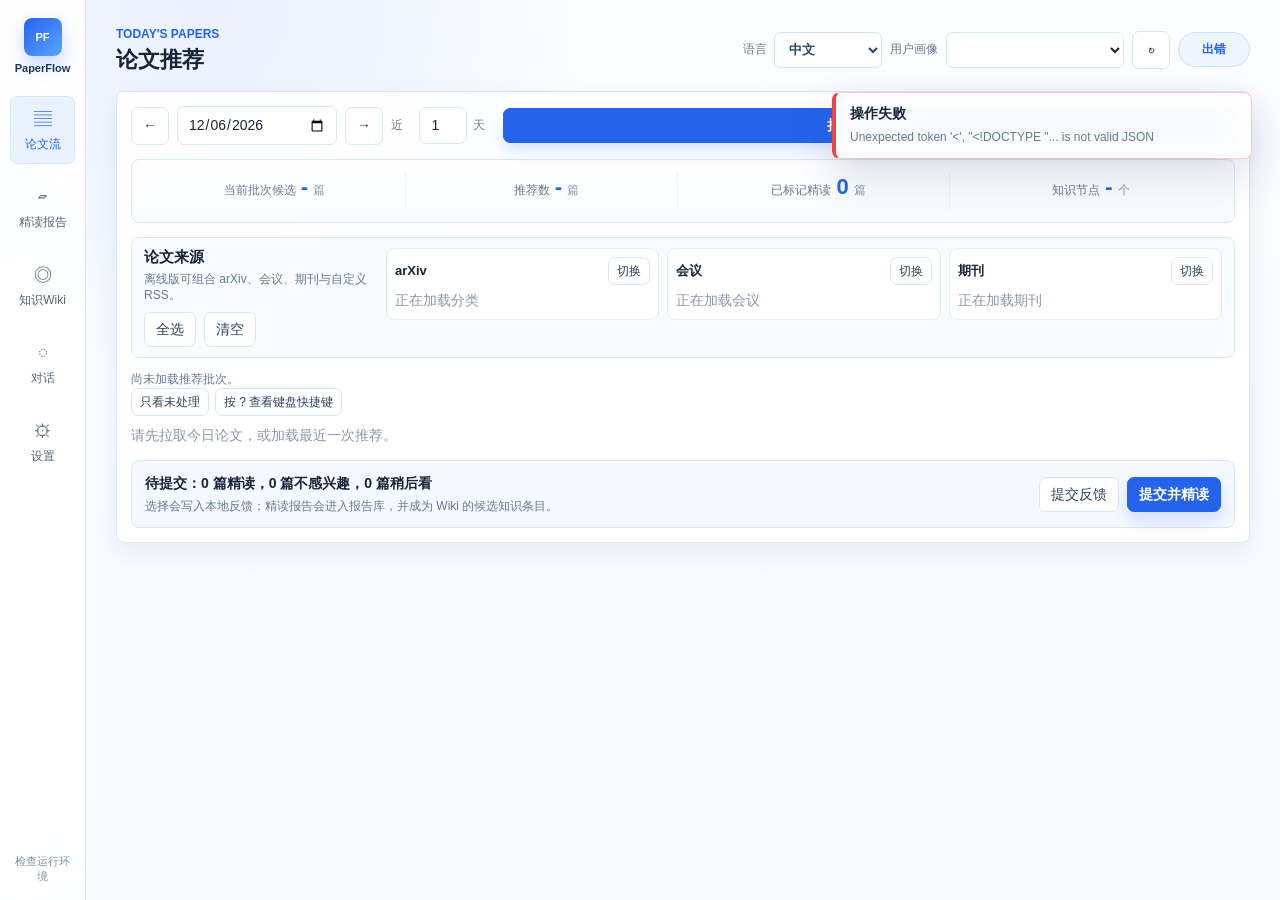
==== commit 026d6277: "Add keyboard triage, progress, and remembered view state to the GUI The daily loop is: pull papers, " ====
--- a/deployments/desktop/static/index.html
+++ b/deployments/desktop/static/index.html
@@ -123,8 +123,19 @@
                 </div>
               </div>
 
-              <div id="pushMeta" class="meta-line">尚未加载推荐批次。</div>
-              <div id="paperList" class="paper-list empty">请先拉取今日论文，或加载最近一次推荐。</div>
+              <div id="pushMeta" class="meta-line" role="status" aria-live="polite">尚未加载推荐批次。</div>
+
+              <div class="triage-bar">
+                <div id="triageProgress" class="triage-progress" role="progressbar" aria-valuemin="0" aria-valuenow="0" aria-valuemax="0" hidden>
+                  <span id="triageProgressText" class="triage-progress-text">已处理 0 / 0 篇</span>
+                </div>
+                <div class="triage-controls">
+                  <button id="hideTriagedToggle" class="mini-button" type="button" aria-pressed="false">只看未处理</button>
+                  <button id="shortcutHelpToggle" class="mini-button" type="button" title="键盘快捷键">按 ? 查看键盘快捷键</button>
+                </div>
+              </div>
+
+              <div id="paperList" class="paper-list empty" role="list">请先拉取今日论文，或加载最近一次推荐。</div>
 
               <div class="submit-bar">
                 <div>
@@ -450,6 +461,7 @@
     </div>
 
     <div id="feedbackToast" class="feedback-toast" role="status" aria-live="polite" hidden></div>
+    <div id="shortcutHelp" class="shortcut-overlay" hidden></div>
 
     <script src="desktop.js"></script>
   </body>
--- a/deployments/desktop/static/desktop.css
+++ b/deployments/desktop/static/desktop.css
@@ -3582,3 +3582,156 @@
 .workspace:focus-visible {
   outline: none;
 }
+
+/* ==========================================================================
+   Triage bar: progress, untriaged-only filter, and keyboard-shortcut help.
+
+   A daily pull can render hundreds of cards (239 papers / ~36000px of scroll in
+   local testing) with no indication of how far through the list the user is and
+   no way to hide papers already decided on.
+   ========================================================================== */
+
+.triage-bar {
+  display: flex;
+  align-items: center;
+  gap: 12px;
+  margin: 0 0 10px;
+}
+
+.triage-progress {
+  position: relative;
+  flex: 1 1 auto;
+  min-width: 0;
+  height: 26px;
+  border: 1px solid var(--line);
+  border-radius: 999px;
+  background: var(--surface-soft);
+  overflow: hidden;
+}
+
+/* Fill is a pseudo-element so the label stays legible above it. */
+.triage-progress::before {
+  content: "";
+  position: absolute;
+  inset: 0 auto 0 0;
+  width: var(--triage-progress, 0%);
+  background: linear-gradient(90deg, rgba(37, 99, 235, 0.18), rgba(37, 99, 235, 0.32));
+  transition: width 0.2s ease;
+}
+
+.triage-progress[data-complete="true"]::before {
+  background: linear-gradient(90deg, rgba(22, 163, 74, 0.2), rgba(22, 163, 74, 0.34));
+}
+
+.triage-progress-text {
+  position: relative;
+  display: block;
+  padding: 0 12px;
+  font-size: 12px;
+  font-weight: 600;
+  line-height: 24px;
+  color: var(--text);
+}
+
+.triage-controls {
+  display: flex;
+  flex: 0 0 auto;
+  gap: 6px;
+}
+
+.triage-controls .mini-button[aria-pressed="true"] {
+  border-color: var(--blue);
+  background: var(--blue-soft);
+  color: var(--blue-600);
+}
+
+/* The keyboard cursor. Distinct from :focus-visible because it persists as the
+   user marks papers, and from [data-disposition] which shows the decision. */
+.paper-card.keyboard-focus {
+  border-color: var(--blue);
+  box-shadow: 0 0 0 2px rgba(37, 99, 235, 0.28), var(--shadow-soft);
+}
+
+.paper-card:focus {
+  outline: none;
+}
+
+.shortcut-overlay {
+  position: fixed;
+  inset: 0;
+  z-index: 90;
+  display: grid;
+  place-items: center;
+  padding: 24px;
+  background: rgba(15, 32, 59, 0.32);
+  backdrop-filter: blur(2px);
+}
+
+/* `display: grid` above beats the default `[hidden] { display: none }`, which
+   left the dimmed backdrop over the whole page swallowing every click. */
+.shortcut-overlay[hidden] {
+  display: none;
+}
+
+.shortcut-panel {
+  width: min(420px, 100%);
+  max-height: 80vh;
+  overflow-y: auto;
+  padding: 20px 22px;
+  border-radius: 12px;
+  background: var(--surface);
+  box-shadow: var(--shadow);
+}
+
+.shortcut-panel h2 {
+  margin: 0 0 14px;
+  font-size: 16px;
+}
+
+.shortcut-row {
+  display: grid;
+  grid-template-columns: 96px 1fr;
+  gap: 10px;
+  align-items: baseline;
+  padding: 5px 0;
+  border-top: 1px solid var(--line);
+  font-size: 13px;
+}
+
+.shortcut-row:first-of-type {
+  border-top: none;
+}
+
+.shortcut-row kbd {
+  padding: 2px 6px;
+  border: 1px solid var(--line-strong);
+  border-radius: 5px;
+  background: var(--surface-soft);
+  font-family: inherit;
+  font-size: 12px;
+  font-weight: 600;
+  text-align: center;
+  color: var(--muted);
+}
+
+.shortcut-panel > button {
+  margin-top: 16px;
+  width: 100%;
+  padding: 8px;
+  border: 1px solid var(--line);
+  border-radius: 8px;
+  background: var(--blue);
+  color: #fff;
+  font-weight: 600;
+  cursor: pointer;
+}
+
+@media (max-width: 1023px) {
+  .triage-bar {
+    flex-wrap: wrap;
+  }
+
+  .triage-controls {
+    flex: 1 1 100%;
+  }
+}
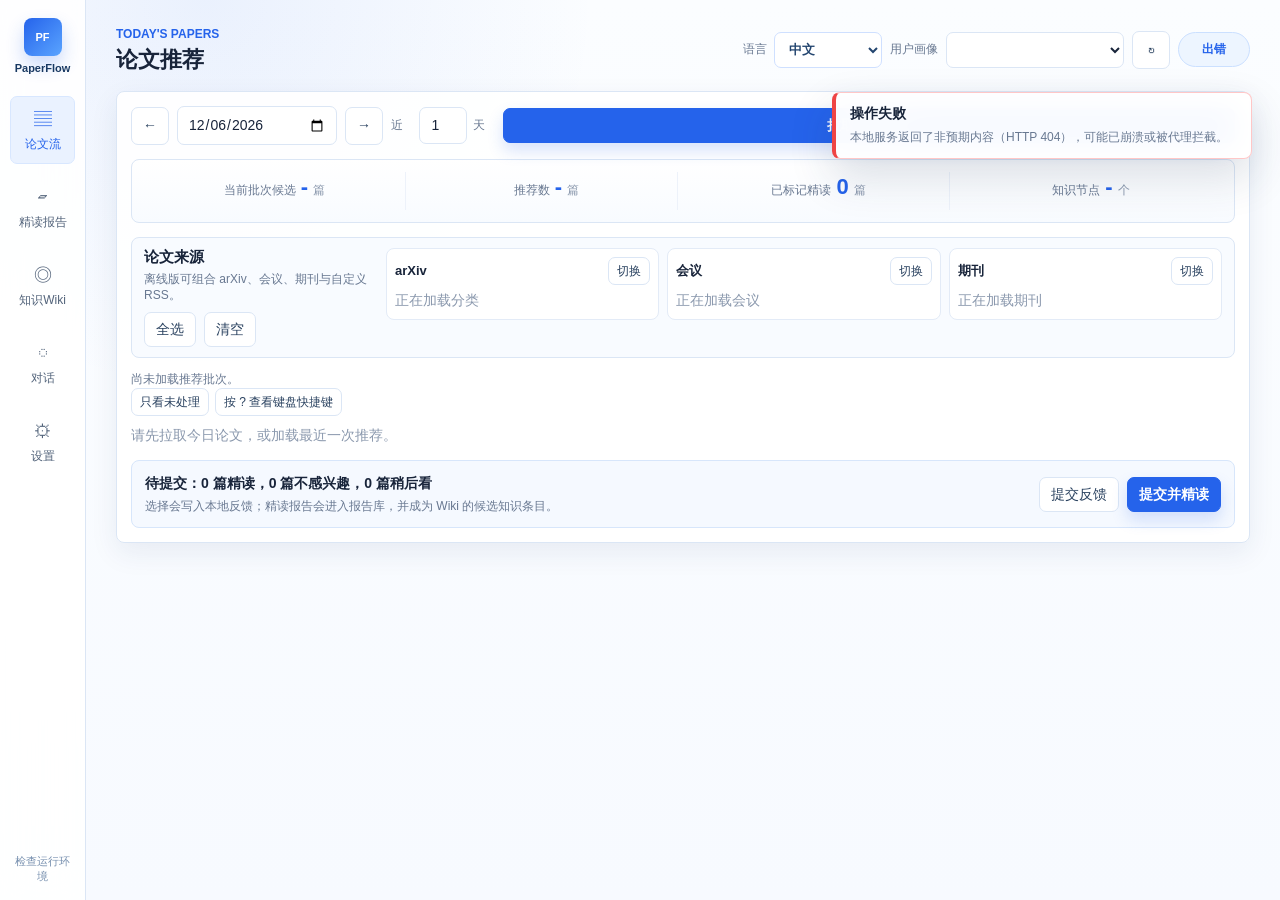
==== commit dce98dc6: "Add personal edition with direct ChatGPT login and private local storage" ====
--- a/deployments/desktop/static/index.html
+++ b/deployments/desktop/static/index.html
@@ -330,6 +330,7 @@
               <div class="setting-card-head">
                 <span>1</span>
                 <h2>模型与密钥</h2>
+                <a href="/chatgpt-connect.html">使用 ChatGPT 登录（无需 API Key）</a>
               </div>
               <div id="envSettingsForm" class="env-form empty">尚未加载 .env 设置。</div>
               <div class="setting-inline-grid">
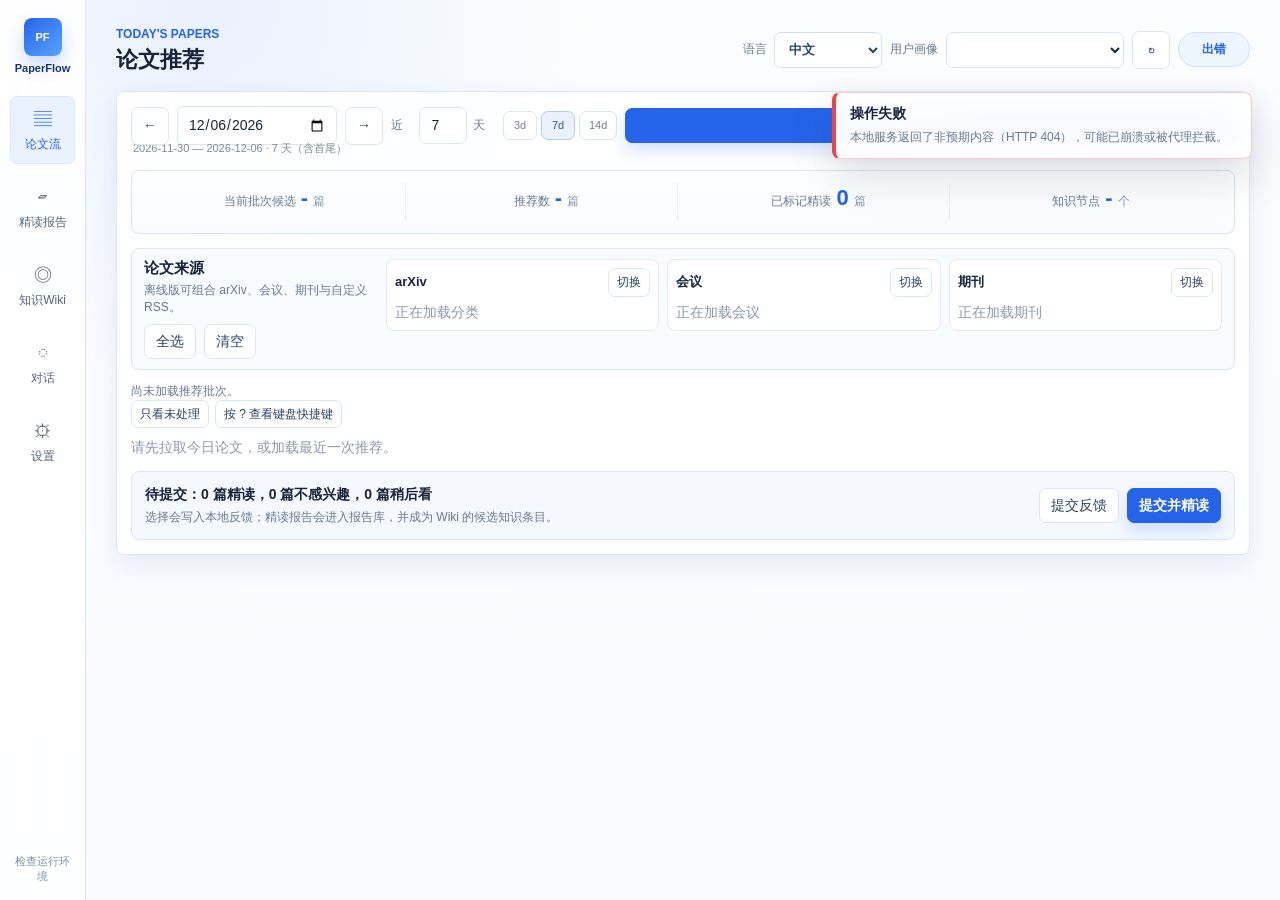
==== commit 68376bdf: "Use TVCG and preserve explicit multi-day paper ranges" ====
--- a/deployments/desktop/static/index.html
+++ b/deployments/desktop/static/index.html
@@ -70,15 +70,22 @@
             <div class="paper-main">
               <div class="control-strip">
                 <button class="icon-button" type="button" id="prevDayBtn" title="上一天" aria-label="上一天">←</button>
-                <input id="paperDate" type="date" aria-label="论文日期">
+                <input id="paperDate" type="date" aria-label="截止日期" title="截止日期（含当天）">
                 <button class="icon-button" type="button" id="nextDayBtn" title="下一天" aria-label="下一天">→</button>
                 <label class="days-control">
                   <span>近</span>
-                  <input id="daysInput" type="number" min="1" max="14" value="1" aria-label="拉取天数">
+                  <input id="daysInput" type="number" min="1" max="14" value="7" aria-label="拉取天数">
                   <span>天</span>
                 </label>
+                <div class="range-presets" aria-label="快捷时间范围">
+                  <button type="button" data-fetch-days="3" aria-pressed="false">3d</button>
+                  <button type="button" data-fetch-days="7" aria-pressed="true">7d</button>
+                  <button type="button" data-fetch-days="14" aria-pressed="false">14d</button>
+                </div>
                 <button id="runDailyBtn" class="primary" type="button">拉取今日论文</button>
               </div>
+
+              <p id="dateRangeHint" class="date-range-hint" role="status" aria-live="polite"></p>
 
               <div class="metric-strip">
                 <div><span>当前批次候选</span><strong id="candidateStat">-</strong><em>篇</em></div>
--- a/deployments/desktop/static/desktop.css
+++ b/deployments/desktop/static/desktop.css
@@ -492,7 +492,7 @@
 
 .control-strip {
   display: grid;
-  grid-template-columns: 38px 160px 38px 104px auto;
+  grid-template-columns: 38px 160px 38px 104px max-content minmax(140px, 1fr);
   gap: 8px;
   align-items: center;
 }
@@ -3735,3 +3735,40 @@
     flex: 1 1 100%;
   }
 }
+
+/* English-first paper cards; Chinese translations use a quiet forest palette. */
+.paper-card { grid-template-columns: 58px minmax(0, 1fr) 104px; padding: 22px; gap: 18px; border-radius: 14px; box-shadow: 0 3px 16px rgba(24, 36, 58, .035); }
+.paper-content h3 { font-size: 18px; line-height: 1.48; font-weight: 650; letter-spacing: -.2px; margin-bottom: 5px; }
+.paper-content h3 a { color: #22324a; text-decoration: none; }
+.paper-content h3 a:hover { color: #1d4ed8; text-decoration: underline; text-underline-offset: 4px; }
+.paper-content .paper-title-translation { color: #44745b; font-size: 13px; line-height: 1.65; margin: 3px 0 11px; }
+.paper-score { display: flex; flex-direction: column; align-items: center; justify-content: center; width: 58px; min-height: 66px; border-radius: 12px; background: #f3f6fb; color: #526780; }
+.paper-score strong { font-size: 23px; font-weight: 650; line-height: 1.3; }
+.paper-score span { font-size: 10px; letter-spacing: .5px; margin-top: 3px; }
+.paper-source-links { display: flex; align-items: center; gap: 8px; flex-wrap: wrap; margin: 10px 0; }
+.paper-resource { display: inline-flex; align-items: center; gap: 6px; padding: 5px 10px; border: 1px solid #dce4ee; border-radius: 7px; background: #fbfcfe; color: #4d627a; font-size: 11px; font-weight: 600; text-decoration: none; transition: background .15s, border-color .15s; }
+.paper-resource svg { width: 14px; height: 14px; }
+.paper-resource:hover { background: #eff4fc; border-color: #adc3df; color: #244d82; }
+.paper-resource:focus-visible { outline: 2px solid #2563eb; outline-offset: 3px; }
+.paper-focus-label { color: #84919f; font-size: 11px; margin-left: 4px; line-height: 1.6; }
+.paper-content .paper-authors { color: #8a96a6; font-size: 11px; margin: 3px 0 12px; }
+.paper-abstract-details { margin: 10px 0 12px; }
+.paper-abstract-details summary { cursor: pointer; color: #7f8b9b; font-size: 11px; font-weight: 600; letter-spacing: .3px; }
+.paper-content .paper-abstract-full { white-space: pre-wrap; margin: 9px 0 0; line-height: 1.8; font-size: 13px; color: #47566b; }
+.paper-translation { padding: 10px 13px; border: 1px solid #e0eae2; border-left: 3px solid #8fad98; border-radius: 7px; background: #f3f7f2; }
+.paper-translation summary { color: #44745b; letter-spacing: 0; }
+.paper-translation summary span { font-size: 10px; color: #809b89; font-weight: 400; margin-left: 6px; }
+.paper-translation[open] summary span { display: none; }
+.paper-content .paper-translation .paper-abstract-full { color: #446a52; font-size: 12px; line-height: 1.9; }
+.paper-editor-note { margin: 13px 0; padding-top: 11px; border-top: 1px solid #edf0f4; }
+.paper-editor-label { font-size: 10px; font-weight: 600; color: #7c8998; }
+.paper-content .paper-editor-note p { margin: 5px 0 3px; font-size: 12px; color: #657586; line-height: 1.6; }
+.paper-editor-note small { color: #97a1ac; font-size: 10px; }
+.paper-actions { padding-top: 3px; }
+.paper-tags { margin-top: 12px; }
+.paper-tags span { border-color: #e3e9f1; color: #7a889b; background: #f7f9fc; font-size: 10px; min-height: 21px; padding: 4px 7px; }
+
+.range-presets { display: flex; align-items: center; gap: 4px; }
+.range-presets button { padding: 6px 9px; min-width: 34px; font-size: 11px; color: #738097; }
+.range-presets button.active { background: #eaf1fc; color: #285bb0; border-color: #b8cbed; }
+.date-range-hint { color: #7e8b9c; font-size: 11px; margin: -4px 0 12px; padding-left: 2px; }
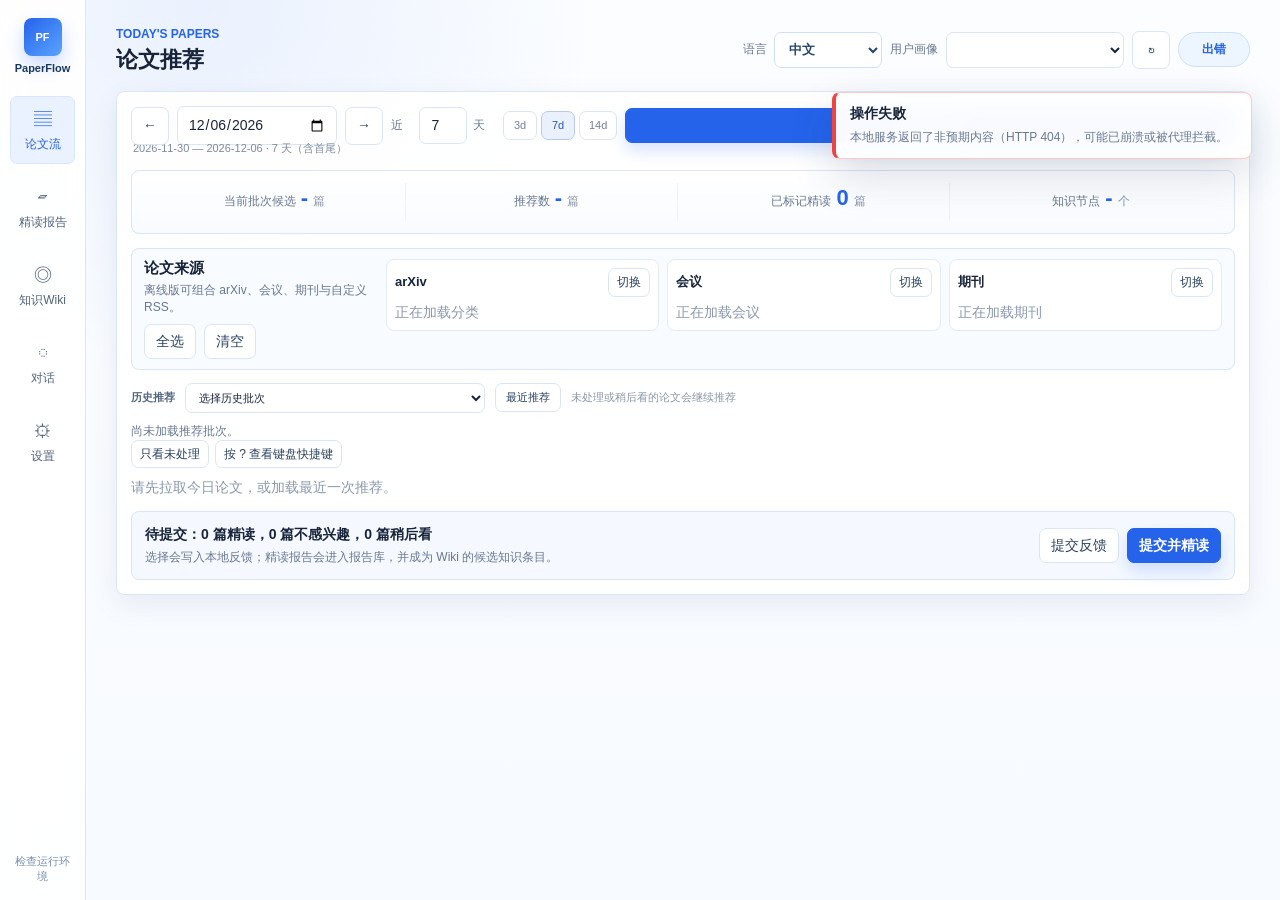
==== commit 4dd0ed9c: "Keep unhandled recommendations eligible and expose batch history" ====
--- a/deployments/desktop/static/index.html
+++ b/deployments/desktop/static/index.html
@@ -130,6 +130,12 @@
                 </div>
               </div>
 
+              <div class="push-history-bar">
+                <label for="pushHistorySelect">历史推荐</label>
+                <select id="pushHistorySelect" aria-label="历史推荐批次"><option value="">选择历史批次</option></select>
+                <button id="latestPushBtn" type="button">最近推荐</button>
+                <span>未处理或稍后看的论文会继续推荐</span>
+              </div>
               <div id="pushMeta" class="meta-line" role="status" aria-live="polite">尚未加载推荐批次。</div>
 
               <div class="triage-bar">
--- a/deployments/desktop/static/desktop.css
+++ b/deployments/desktop/static/desktop.css
@@ -3772,3 +3772,9 @@
 .range-presets button { padding: 6px 9px; min-width: 34px; font-size: 11px; color: #738097; }
 .range-presets button.active { background: #eaf1fc; color: #285bb0; border-color: #b8cbed; }
 .date-range-hint { color: #7e8b9c; font-size: 11px; margin: -4px 0 12px; padding-left: 2px; }
+
+.push-history-bar { display: flex; align-items: center; gap: 10px; flex-wrap: wrap; margin: 13px 0 9px; color: #7e8b9c; font-size: 11px; }
+.push-history-bar label { font-weight: 600; color: #526780; }
+.push-history-bar select { width: 300px; max-width: 100%; font-size: 11px; padding: 7px 9px; }
+.push-history-bar button { font-size: 11px; padding: 6px 10px; }
+.push-history-bar > span { color: #8b98a8; }
